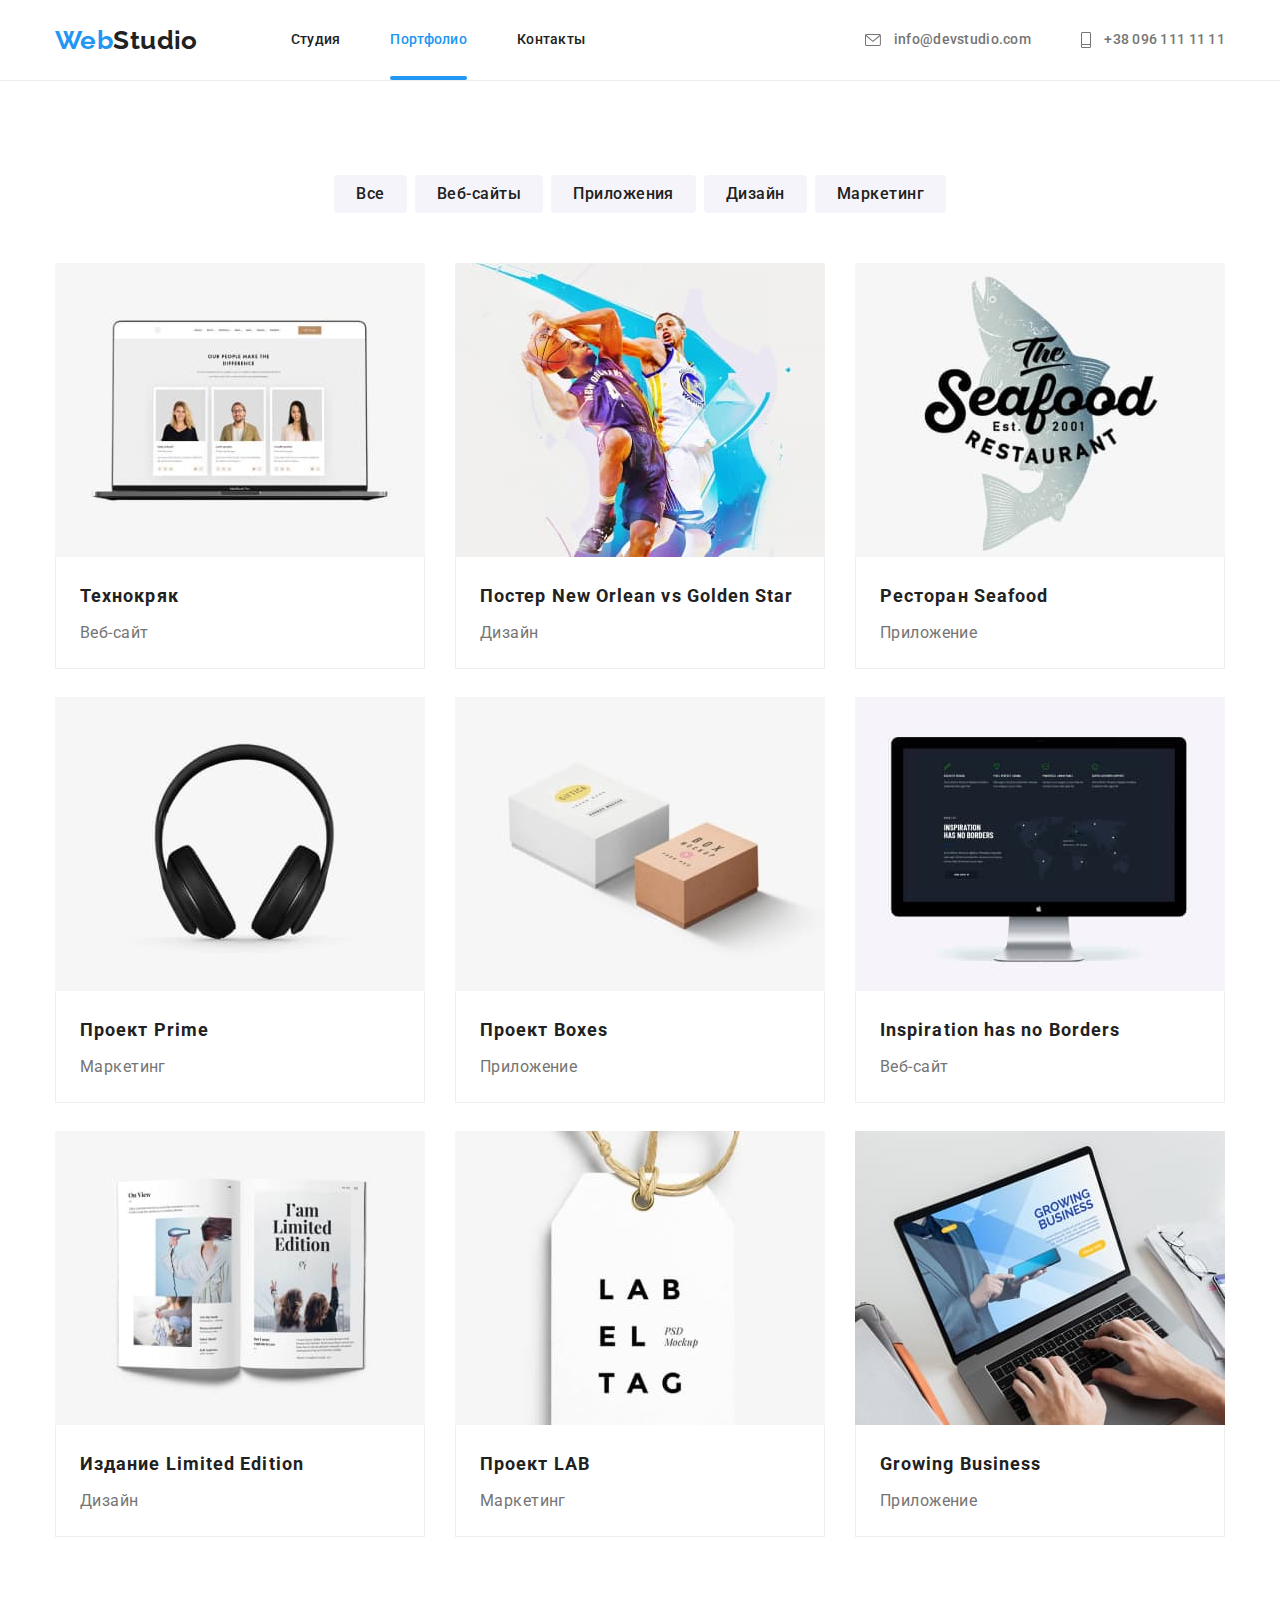
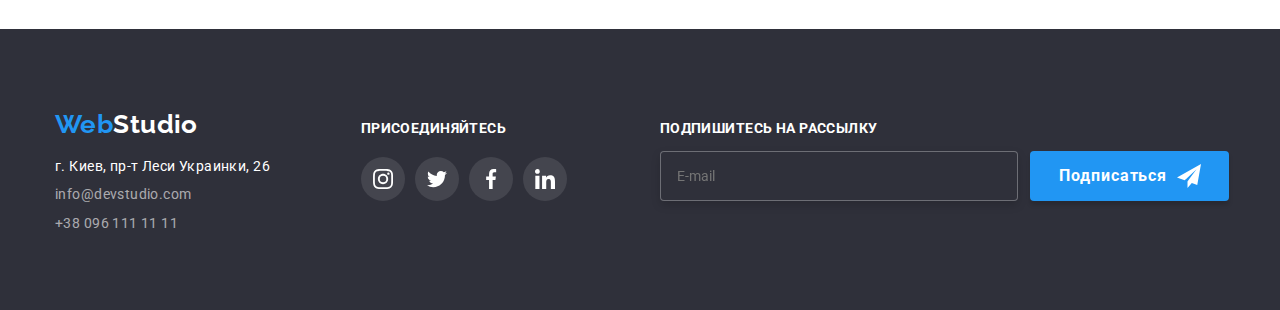
==== portfolio.html @ 373c77b0 "1" ====
<!DOCTYPE html>
<html lang="ru">
  <head>
    <meta charset="UTF-8" />
    <meta name="viewport" content="width=device-width, initial-scale=1.0" />
    <title>Document</title>

    <link rel="preconnect" href="https://fonts.gstatic.com" />
    <link
      href="https://fonts.googleapis.com/css2?family=Raleway:wght@700&family=Roboto:wght@400;500;700&display=swap"
      rel="stylesheet"
    />
    <link
      rel="stylesheet"
      href="https://cdnjs.cloudflare.com/ajax/libs/modern-normalize/1.0.0/modern-normalize.min.css"
    />
    <link rel="stylesheet" href="./css/style.css" />
    <link rel="stylesheet" href="./css/main.min.css" />
  </head>

  <body>
    <!-- Шапка сайта -->
    <header>
      <div class="container">
        <div class="main-nav">
          <a href="" class="logo"><span>Web</span>Studio</a>
          <nav>
            <ul class="site-nav list">
              <li class="item">
                <a href="./index.html" class="link">Студия</a>
              </li>
              <li class="item">
                <a href="" class="link current">Портфолио</a>
              </li>
              <li class="item"><a href="" class="link">Контакты</a></li>
            </ul>
          </nav>

          <ul class="aut-nav">
            <li class="item">
              <a href="mailto:info@devstudio.com" class="link">
                <svg class="link-icon aut-envelope">
                  <use href="./images/sprite.svg#icon-envelope"></use>
                </svg>
                info@devstudio.com</a
              >
            </li>
            <li class="item">
              <a href="tel:+380961111111" class="link">
                <svg class="link-icon aut-tel">
                  <use href="./images/sprite.svg#icon-tel"></use>
                </svg>
                +38 096 111 11 11</a
              >
            </li>
          </ul>
        </div>
      </div>
    </header>

    <main>
      <!-- Портфолио -->
      <section>
        <div class="container">
          <div class="flex-container">
            <div class="button-item">
              <ul class="button-nav list">
                <li class="name">
                  <button type="button" class="link">Все</button>
                </li>
                <li class="name">
                  <button type="button" class="link">Веб-сайты</button>
                </li>
                <li class="name">
                  <button type="button" class="link">Приложения</button>
                </li>
                <li class="name">
                  <button type="button" class="link">Дизайн</button>
                </li>
                <li class="name">
                  <button type="button" class="link">Маркетинг</button>
                </li>
              </ul>
            </div>

            <ul class="portfolio-nav list">
              <li class="cards">
                <div class="cards-thumb">
                  <a href="" class="link"
                    ><img src="./images/portfolio/Texno.jpg" alt="Ноутбук" />
                  </a>
                  <div class="text-overlay">
                    <p class="text-thumb">
                      Технокряк это современная площадка распространения
                      коронавируса. Компании используют эту платформу для
                      цифрового шпионажа и атак на защищённые сервера
                      конкурентов.
                    </p>
                  </div>
                </div>
                <div class="card-content">
                  <h2 class="portfolio-title">Технокряк</h2>
                  <p class="portfolio-list">Веб-сайт</p>
                </div>
              </li>
              <li class="cards">
                <div class="cards-thumb">
                  <a href="" class="link"
                    ><img src="./images/portfolio/poster.jpg" alt="Баскетбол" />
                  </a>
                  <div class="text-overlay">
                    <p class="text-thumb">
                      Технокряк это современная площадка распространения
                      коронавируса. Компании используют эту платформу для
                      цифрового шпионажа и атак на защищённые сервера
                      конкурентов.
                    </p>
                  </div>
                </div>
                <div class="card-content">
                  <h2 class="portfolio-title">
                    Постер New Orlean vs Golden Star
                  </h2>
                  <p class="portfolio-list">Дизайн</p>
                </div>
              </li>
              <li class="cards">
                <div class="cards-thumb">
                  <a href="" class="link"
                    ><img src="./images/portfolio/restauran.jpg" alt="Рыба" />
                  </a>
                  <div class="text-overlay">
                    <p class="text-thumb">
                      Технокряк это современная площадка распространения
                      коронавируса. Компании используют эту платформу для
                      цифрового шпионажа и атак на защищённые сервера
                      конкурентов.
                    </p>
                  </div>
                </div>

                <div class="card-content">
                  <h2 class="portfolio-title">Ресторан Seafood</h2>
                  <p class="portfolio-list">Приложение</p>
                </div>
              </li>
              <li class="cards">
                <div class="cards-thumb">
                  <a href="" class="link"
                    ><img src="./images/portfolio/prime.jpg" alt="Наушники" />
                  </a>
                  <div class="text-overlay">
                    <p class="text-thumb">
                      Технокряк это современная площадка распространения
                      коронавируса. Компании используют эту платформу для
                      цифрового шпионажа и атак на защищённые сервера
                      конкурентов.
                    </p>
                  </div>
                </div>
                <div class="card-content">
                  <h2 class="portfolio-title">Проект Prime</h2>
                  <p class="portfolio-list">Маркетинг</p>
                </div>
              </li>
              <li class="cards">
                <div class="cards-thumb">
                  <a href="" class="link"
                    ><img
                      src="./images/portfolio/boxer.jpg"
                      alt="Две коробки"
                    />
                  </a>
                  <div class="text-overlay">
                    <p class="text-thumb">
                      Технокряк это современная площадка распространения
                      коронавируса. Компании используют эту платформу для
                      цифрового шпионажа и атак на защищённые сервера
                      конкурентов.
                    </p>
                  </div>
                </div>
                <div class="card-content">
                  <h2 class="portfolio-title">Проект Boxes</h2>
                  <p class="portfolio-list">Приложение</p>
                </div>
              </li>
              <li class="cards">
                <div class="cards-thumb">
                  <a href="" class="link"
                    ><img
                      src="./images/portfolio/inspiration.jpg"
                      alt="Монитор"
                    />
                  </a>
                  <div class="text-overlay">
                    <p class="text-thumb">
                      Технокряк это современная площадка распространения
                      коронавируса. Компании используют эту платформу для
                      цифрового шпионажа и атак на защищённые сервера
                      конкурентов.
                    </p>
                  </div>
                </div>
                <div class="card-content">
                  <h2 class="portfolio-title">Inspiration has no Borders</h2>
                  <p class="portfolio-list">Веб-сайт</p>
                </div>
              </li>
              <li class="cards">
                <div class="cards-thumb">
                  <a href="" class="link"
                    ><img src="./images/portfolio/limited.jpg" alt="Книга" />
                  </a>
                  <div class="text-overlay">
                    <p class="text-thumb">
                      Технокряк это современная площадка распространения
                      коронавируса. Компании используют эту платформу для
                      цифрового шпионажа и атак на защищённые сервера
                      конкурентов.
                    </p>
                  </div>
                </div>
                <div class="card-content">
                  <h2 class="portfolio-title">Издание Limited Edition</h2>
                  <p class="portfolio-list">Дизайн</p>
                </div>
              </li>
              <li class="cards">
                <div class="cards-thumb">
                  <a href="" class="link"
                    ><img
                      src="./images/portfolio/lab.jpg"
                      alt="Этикетка на веревке"
                    />
                  </a>
                  <div class="text-overlay">
                    <p class="text-thumb">
                      Технокряк это современная площадка распространения
                      коронавируса. Компании используют эту платформу для
                      цифрового шпионажа и атак на защищённые сервера
                      конкурентов.
                    </p>
                  </div>
                </div>
                <div class="card-content">
                  <h2 class="portfolio-title">Проект LAB</h2>
                  <p class="portfolio-list">Маркетинг</p>
                </div>
              </li>
              <li class="cards">
                <div class="cards-thumb">
                  <a href="" class="link"
                    ><img src="./images/portfolio/growing.jpg" alt="Ноутбук" />
                  </a>
                  <div class="text-overlay">
                    <p class="text-thumb">
                      Технокряк это современная площадка распространения
                      коронавируса. Компании используют эту платформу для
                      цифрового шпионажа и атак на защищённые сервера
                      конкурентов.
                    </p>
                  </div>
                </div>
                <div class="card-content">
                  <h2 class="portfolio-title">Growing Business</h2>
                  <p class="portfolio-list">Приложение</p>
                </div>
              </li>
            </ul>
          </div>
        </div>
      </section>
    </main>

    <!-- Футер -->
    <footer class="footer">
      <div class="container">
        <div class="adress">
          <div class="adress-list">
            <a href="" class="logo"><span>Web</span>Studio</a>

            <ul class="footer-list">
              <li>
                <span class="adress-link">г. Киев, пр-т Леси Украинки, 26</span>
              </li>
              <li>
                <a href="mailto:info@devstudio.com" class="link"
                  >info@devstudio.com
                </a>
              </li>
              <li>
                <a href="tel:+380961111111" class="link">+38 096 111 11 11</a>
              </li>
            </ul>
          </div>

          <div class="adress-soc">
            <p class="adress-slogan">Присоединяйтесь</p>

            <ul class="websocial-list">
              <li class="social-link">
                <a
                  href=""
                  class="web-link"
                  aria-label="Ссылка на instagram"
                ></a>
                <svg class="seti-icon" width="20" height="20">
                  <use href="./images/sprite.svg#icon-instagram-2"></use>
                </svg>
              </li>
              <li class="social-link">
                <a href="" class="web-link" aria-label="Ссылка на twitter"></a>
                <svg class="seti-icon" width="20" height="20">
                  <use href="./images/sprite.svg#icon-twitter-1"></use>
                </svg>
              </li>
              <li class="social-link">
                <a href="" class="web-link" aria-label="Ссылка на facebook"></a>
                <svg class="seti-icon" width="20" height="20">
                  <use href="./images/sprite.svg#icon-facebook-1"></use>
                </svg>
              </li>
              <li class="social-link">
                <a href="" class="web-link" aria-label="Ссылка на linkedin"></a>
                <svg class="seti-icon" width="20" height="20">
                  <use href="./images/sprite.svg#icon-linkedin-1"></use>
                </svg>
              </li>
            </ul>
          </div>

          <div class="mailing">
            <p class="mailing-slogan">Подпишитесь на рассылку</p>
            <div class="mailing-field">
              <input
                class="mailing-input"
                type="email"
                name="email"
                placeholder="E-mail"
              />
              <button class="button-mailing" type="submit">
                Подписаться
                <svg class="mailing-send" width="24" height="24">
                  <use href="./images/sprite.svg#icon-icon-send"></use>
                </svg>
              </button>
            </div>
          </div>
        </div>
      </div>
    </footer>
  </body>
</html>
---- css/style.css ----
/* Основной цвет текста  #212121 
   Studio   #FFFFFF;
второстепенный цвет - #757575;
  адрес background: #FFFFFF;
 ссылки -  #2196F3;  
  цвет фона  "Наша команда" #F5F4FA;
  */
img {
  display: block;
  max-width: 100%;
  height: auto;
}

:root {
  --primary-text-color: #757575;
  --title-text-color: #212121;
  --accent-color: #2196f3;
  --primary-white-color: #ffffff;
  --primary-bg-color: #2f303a;
}

h1,
h2,
h3 {
  margin: 0px;
}

body {
  background-color: var(--primary-white-color);
  color: var(--primary-text-color);
  font-family: "Roboto", sans-serif;
  font-style: normal;
  font-weight: normal;
  font-size: 14px;
  line-height: 1.71;
  letter-spacing: 0.03em;
}

ul.list {
  padding: 0px;
  margin: 0px;
  list-style: none;
}
.container {
  margin-left: auto;
  margin-right: auto;
  width: 1200px;
  padding-bottom: 0px;
  padding-left: 15px;
  padding-right: 15px;
}

/*logo*/
span {
  color: var(--accent-color);
}
.logo {
  margin-right: 93px;

  color: var(--title-text-color);
  font-family: Raleway, sans-serif;
  font-weight: bold;
  font-size: 26px;
  line-height: 1.19;
  text-decoration: none;
  transition: color 250ms cubic-bezier(0.4, 0, 0.2, 1);
}
.logo:hover,
.logo:focus {
  color: var(--accent-color);
}

.link:hover,
.link:focus {
  color: var(--title-text-color);
}

/* Site nav */
.main-nav {
  display: flex;
  align-items: center;
}

.site-nav {
  display: flex;
}

.site-nav .item:not(:last-child) {
  margin-right: 50px;
}

.site-nav .link {
  display: block;
  padding-bottom: 32px;
  padding-top: 32px;
  color: var(--title-text-color);
  font-style: normal;
  font-weight: 500;
  font-size: 14px;
  line-height: 1.14;
  letter-spacing: 0.02em;
  text-decoration: none;
  transition: color 250ms cubic-bezier(0.4, 0, 0.2, 1);
}
.site-nav .link:hover,
.site-nav .link:focus {
  color: var(--accent-color);
}

.site-nav .link.current {
  color: var(--accent-color);
  position: relative;
}

.link.current::before {
  content: "";
  position: absolute;
  width: 100%;
  height: 4px;
  top: 76px;
  background: var(--accent-color);
  border-radius: 2px;
}

/*aut-nav*/

.aut-nav {
  display: flex;
  margin-left: auto;
}

.aut-nav .item:not(:last-child) {
  margin-right: 50px;
}

.aut-nav .link {
  color: var(--primary-text-color);
  font-weight: 500;
  font-size: 14px;
  line-height: 1.14;
  letter-spacing: 0.02em;
  text-decoration: none;
  transition: color 250ms cubic-bezier(0.4, 0, 0.2, 1);
}

.aut-nav .link:hover,
.aut-nav .link:focus {
  color: var(--accent-color);
}
.aut-envelope {
  width: 16px;
  height: 12px;
  margin-right: 10px;
}
.aut-tel {
  width: 10px;
  height: 16px;
  margin-right: 10px;
}
.link-icon {
  fill: currentColor;
  vertical-align: middle;
}

/*Футер*/
.footer {
  background-color: var(--primary-bg-color);
  padding-top: 60px;
  padding-bottom: 60px;
}

.adress {
  background-color: var(--primary-bg-color);
  color: var(--primary-white-color);
  font-family: Roboto;
  font-style: normal;
  font-weight: normal;
  font-size: 14px;
  line-height: 1.71;
  display: flex;
  align-items: baseline;
}

.adress .logo {
  color: var(--primary-white-color);
}

.adress .logo:hover,
.adress .logo:focus {
  color: var(--accent-color);
}

.adress .link {
  color: rgba(255, 255, 255, 0.6);
  text-decoration: none;
  padding-bottom: 9px;
  transition: color 250ms cubic-bezier(0.4, 0, 0.2, 1);
}

.adress .link:hover,
.adress .link:focus {
  color: var(--accent-color);
}

.adress-link {
  color: var(--primary-white-color);
  font-size: 14px;
  line-height: 1.71;
  text-decoration: none;
}
.adress-list {
  margin-top: 20px;
  margin-right: 70px;
}

.footer-list {
  padding: 0px;
  list-style: none;
  height: 81px;
  width: 231px;

  display: flex;
  flex-direction: column;
  justify-content: space-between;
}

.adress-soc {
  width: 206px;
  height: 80px;
}

.adress-slogan {
  width: 145px;

  font-weight: bold;
  font-size: 14px;
  line-height: 1.14;
  letter-spacing: 0.03em;
  text-transform: uppercase;
  color: var(--primary-white-color);
  padding-bottom: 20px;
  margin: 0px;
}

.websocial-list {
  display: flex;
  padding: 0px;
  margin: 0px;
}

.mailing {
  display: flex;
  flex-direction: column;
  padding-left: 93px;
}
.mailing-slogan {
  font-weight: bold;
  font-size: 14px;
  line-height: 1.14;
  letter-spacing: 0.03em;
  text-transform: uppercase;

  color: var(--primary-white-color);
}

.mailing-input {
  width: 358px;
  height: 50px;
  left: 815px;
  top: 2785px;
  padding-left: 16px;
  border: 1px solid rgba(255, 255, 255, 0.3);
  box-sizing: border-box;
  filter: drop-shadow(0px 4px 4px rgba(0, 0, 0, 0.15));
  border-radius: 4px;
  outline: transparent;
  background-color: var(--primary-bg-color);
  color: var(--primary-text-color);
}

.mailing-field {
  display: flex;
}

.button-mailing {
  height: 50px;
  background: var(--accent-color);
  box-shadow: 0px 4px 4px rgba(0, 0, 0, 0.15);
  border-radius: 4px;
  font-weight: bold;
  font-size: 16px;
  line-height: 1.87;
  display: flex;
  align-items: center;
  text-align: center;
  letter-spacing: 0.06em;
  text-decoration: none;
  color: var(--primary-white-color);
  margin-left: 12px;
  padding-left: 29px;
  padding-right: 28px;
  padding-top: 10px;
  padding-bottom: 10px;
  outline: transparent;
  border: none;
}

.mailing-send {
  margin: 13px 0px 13px 10px;
}

/*main*/
/*  hero*/

ul {
  list-style: none;
}

textarea {
  resize: none;
}

.hero {
  display: flex;
  justify-content: center;
  text-align: center;
  padding-top: 200px;
  padding-bottom: 200px;
  background-color: var(--primary-bg-color);

  max-width: 1600px;
  height: 600px;
  margin-left: auto;
  margin-right: auto;

  background-image: linear-gradient(
      to right,
      rgba(47, 48, 58, 0.4),
      rgba(47, 48, 58, 0.4)
    ),
    url(../images/fon.jpg);
  background-repeat: no-repeat;
  background-size: cover;
  background-position: center;
}

.container-hero {
  display: flex;
  flex-direction: column;
  align-items: center;
}

.hero-title {
  font-weight: 900;
  font-size: 44px;
  line-height: 60px;
  letter-spacing: 0.06em;
  text-transform: uppercase;
  color: var(--primary-white-color);
  margin: 0;
}

/*  button*/

.button {
  background-color: var(--accent-color);
  color: var(--primary-white-color);
  text-decoration: none;
  border: none;
  width: 200px;
  height: 50px;
  box-shadow: 0px 4px 4px rgba(0, 0, 0, 0.15);
  border-radius: 4px;
  font-weight: 700;
  font-size: 16px;
  line-height: 30px;
  letter-spacing: 0.06em;
  display: flex;
  justify-content: center;
  align-items: center;
  margin-top: 30px;
  margin-left: auto;
  margin-right: auto;
  outline: transparent;
}

.backdrop {
  position: fixed;
  left: 0px;
  top: 0px;
  z-index: 2;
  width: 100%;
  height: 100%;
  background-color: rgba(0, 0, 0, 0.2);
  opacity: 1;
  transition: opacity 250ms cubic-bezier(0.4, 0, 0.2, 1);
}
.backdrop.is-hidden {
  opacity: 0;
  pointer-events: none;
}
.modal {
  top: 50%;
  left: 50%;
  position: absolute;
  transform: translate(-50%, -50%);
  background-color: var(--primary-white-color);
  min-width: 528px;
  min-height: 581px;
  box-shadow: 0px 1px 3px rgba(0, 0, 0, 0.12), 0px 1px 1px rgba(0, 0, 0, 0.14),
    0px 2px 1px rgba(0, 0, 0, 0.2);
  border-radius: 4px;
}
.close {
  position: absolute;
  top: 0px;
  right: 0px;
  padding-right: 8px;
  padding-top: 8px;
  fill: currentColor;
  cursor: pointer;
  transition: fill 250ms cubic-bezier(0.4, 0, 0.2, 1);
}

.close:focus,
.close:hover {
  fill: var(--accent-color);
  color: var(--accent-color);
}
.checkbox-icon {
  display: inline-block;
  width: 16px;
  height: 15px;
  background: var(--primary-white-color);
  margin-right: 7px;
  border-radius: 2px;
  border: 2px solid #212121;
}

.checkbox:checked + .checkbox-icon {
  background-color: var(--accent-color);
  border-color: var(--accent-color);
  background-image: url("../images/icon1check.svg");
  background-size: contain;
  background-origin: border-box;
}

.checkbox-label {
  display: inline-flex;
  align-items: center;

  font-weight: normal;
  font-size: 12px;
  line-height: 1.71px;

  letter-spacing: 0.03em;

  color: var(--primary-text-color);
}
.checkbox {
  -webkit-appearance: none;
  -moz-appearance: none;
  appearance: none;
  position: absolute;
}

/*  section*/
.section-title {
  color: var(--title-text-color);
  margin-top: 0;
}

/*form*/
.modal-header {
  left: 576px;
  top: 261px;
  font-weight: bold;
  font-size: 20px;
  line-height: 23px;
  text-align: center;
  letter-spacing: 0.03em;
  padding-bottom: 12px;
  margin: 0px;
  color: #212121;
}

.form {
  width: 528px;
  height: 581px;
  left: 536px;
  top: 221px;

  background-color: var(--primary-white-color);
  box-shadow: 0px 1px 3px rgba(0, 0, 0, 0.12), 0px 1px 1px rgba(0, 0, 0, 0.14),
    0px 2px 1px rgba(0, 0, 0, 0.2);
  border-radius: 4px;
  padding: 40px;
}

.form-field {
  position: relative;
  display: flex;
  flex-direction: column;
  text-align: left;

  font-style: normal;
  font-weight: normal;
  font-size: 12px;
  line-height: 1.17;
  letter-spacing: 0.01em;

  color: var(--primary-text-color);

  margin-bottom: 10px;
}
.form-img {
  position: absolute;
  top: 55%;
  left: 14px;
  transition: border-color 250ms cubic-bezier(0.4, 0, 0.2, 1);
  margin-right: 15px;
  transition: fill 250ms cubic-bezier(0.4, 0, 0.2, 1);
}
.form-label {
  margin-bottom: 4px;
  font-weight: normal;
  font-size: 12px;
  line-height: 14px;
}

.form-input {
  width: 448px;
  height: 40px;
  left: 576px;
  top: 382px;
  padding-left: 42px;
  border: 1px solid rgba(33, 33, 33, 0.2);
  box-sizing: border-box;
  border-radius: 4px;
  cursor: pointer;
  outline: transparent;
  letter-spacing: 0.01em;
  transition: border-color 250ms cubic-bezier(0.4, 0, 0.2, 1);
}

.form-input:focus,
.form-input:hover,
.form-comment:focus,
.form-comment:hover,
.form-img:hover,
.form-img:focus {
  fill: var(--accent-color);
  border: 1px solid var(--accent-color);
}

.form-input:focus ~ .form-img,
.form-input:hover ~ .form-img {
  fill: var(--accent-color);
  border-color: var(--accent-color);
}
.form-comment {
  width: 448px;
  height: 120px;
  left: 576px;
  top: 518px;
  cursor: pointer;
  border: 1px solid rgba(33, 33, 33, 0.2);
  box-sizing: border-box;
  border-radius: 4px;
  margin-bottom: 20px;
  padding: 12px 16px;
  outline: transparent;
  transition: border-color 250ms cubic-bezier(0.4, 0, 0.2, 1);
}
.form-field textarea::placeholder {
  width: 416px;
  height: 96px;
  left: 592px;
  top: 530px;
  font-weight: normal;
  font-size: 12px;
  line-height: 14px;
  letter-spacing: 0.01em;

  color: rgba(117, 117, 117, 0.5);
}

.form-checkbox {
  display: inline;
}

.button-submit {
  width: 200px;
  height: 50px;
  left: 700px;
  top: 712px;
  border: none;
  background-color: var(--accent-color);

  box-shadow: 0px 4px 4px rgba(0, 0, 0, 0.15);
  border-radius: 4px;

  font-weight: bold;
  font-size: 16px;
  line-height: 1.87;

  letter-spacing: 0.06em;

  color: var(--primary-white-color);
  margin-top: 30px;
  margin-bottom: 40px;
  text-decoration: none;
  cursor: pointer;
  outline: transparent;
  padding-top: 10px;
  padding-bottom: 10px;
}

.terms {
  color: var(--accent-color);
  margin-left: 3px;
}

/*features */
.features {
  padding-top: 94px;
  padding-bottom: 94px;
}

.features .list {
  display: flex;
  justify-content: space-between;
}

.features-title {
  color: var(--title-text-color);
  font-weight: 700;
  font-size: 14px;
  line-height: 1.14;
  text-transform: uppercase;
  margin-bottom: 10px;
}

.item-text {
  width: 270px;
  height: 75px;

  font-size: 14px;
  line-height: 1.71;

  letter-spacing: 0.03em;

  color: var(--primary-text-color);
}
.features-item {
  width: 270px;
  height: 120px;
  background: #f5f4fa;
  border-radius: 4px;
  margin-bottom: 30px;
  display: flex;
  align-items: center;
  justify-content: center;
  border: 1px solid #f5f4fa;
  transition: border-color 250ms cubic-bezier(0.4, 0, 0.2, 1);
}

.features-item:focus,
.features-item:hover {
  border-color: var(--accent-color);
  fill: var(--accent-color);
}

.features-icon {
  display: flex;
  width: 70px;
  height: 70px;

  transition: fill 250ms cubic-bezier(0.4, 0, 0.2, 1);
}

/*  work*/
.work {
  padding-bottom: 94px;
  display: flex;
}

.work-title {
  color: var(--title-text-color);
  font-weight: bold;
  font-size: 36px;
  line-height: 1.19;
  text-align: center;
  margin-bottom: 50px;
}
.flex-element {
  margin-right: 30px;
  position: relative;
}

.flex-element:nth-child(3n) {
  margin-right: 0;
}

.flex-element > .subtitle {
  position: absolute;
  font-weight: bold;
  font-size: 14px;
  line-height: 1.14;
  text-align: center;
  letter-spacing: 0.03em;
  text-transform: uppercase;
  color: var(--primary-white-color);
  bottom: 0;
  width: 100%;
  padding: 27px 0px;
  margin: 0px;
  background-color: rgba(47, 48, 58, 0.8);
}

/*  team*/
.team {
  padding-bottom: 94px;
  padding-top: 94px;
  display: flex;
  background: #f5f4fa;
}

.team-title {
  color: var(--title-text-color);
  font-weight: bold;
  font-size: 36px;
  line-height: 1.19;
  text-align: center;
  margin-bottom: 50px;
}
.team-name {
  color: var(--title-text-color);
  font-weight: 500;
  font-size: 16px;
  line-height: 1.9;
  text-align: center;
  margin-top: 30px;
  margin-bottom: 10px;
}
.text {
  font-weight: normal;
  font-size: 16px;
  line-height: 1.9;
  text-align: center;
}

.team-element {
  margin-right: 30px;

  background: var(--primary-white-color);
  border-radius: 0px 0px 4px 4px;
  box-shadow: 0px 1px 3px rgba(0, 0, 0, 0.12), 0px 1px 1px rgba(0, 0, 0, 0.14),
    0px 2px 1px rgba(0, 0, 0, 0.2);
}

.team-element:nth-child(4n) {
  margin-right: 0;
}
.social-list {
  display: flex;
  justify-content: space-between;
  align-items: center;
  padding-left: 32px;
  padding-right: 32px;
  padding-bottom: 30px;
  color: #afb1b8;
}
.social-link {
  display: flex;
  width: 44px;
  height: 44px;
  margin-right: 10px;
  cursor: pointer;
  border-radius: 50%;
  background-color: rgba(255, 255, 255, 0.1);

  transition: background-color 250ms cubic-bezier(0.4, 0, 0.2, 1);
}

.seti-icon {
  display: inline-block;
  margin: 12px;
  fill: currentColor;
  transition: color 250ms cubic-bezier(0.4, 0, 0.2, 1);
}
.social-link:nth-child(4n) {
  margin-right: 0px;
}
.seti-icon:hover,
.seti-icon:focus,
.social-link:hover,
.social-link:focus {
  background-color: var(--accent-color);
  color: var(--primary-white-color);
}

/*klient*/

.klient {
  padding-bottom: 94px;
  padding-top: 94px;
  display: flex;
  align-items: center;
  justify-content: center;
}

.klient-title {
  font-weight: bold;
  font-size: 36px;
  line-height: 1.16;
  text-align: center;
  letter-spacing: 0.03em;
  margin-bottom: 50px;
  color: #212121;
}
.kliet-list {
  padding: 0px;
  margin: 0px;
  display: flex;
  color: #afb1b8;
}

.klient-element {
  width: 170px;
  height: 90px;
  border: 1px solid #afb1b8;
  box-sizing: border-box;
  border-radius: 4px;
  margin-right: 30px;
  cursor: pointer;
  display: flex;
  align-items: center;
  justify-content: center;
  transition: color 250ms cubic-bezier(0.4, 0, 0.2, 1);
}
.klient-element:nth-child(6n) {
  margin-right: 0px;
}

.klient-element:focus,
.klient-element:hover {
  border-color: var(--accent-color);
  color: var(--accent-color);
}

.klient-icon {
  display: flex;
  height: 50px;
  fill: currentColor;
  display: flex;
  align-items: center;
  justify-content: center;
}



/*portfolio*/
li.item {
  padding: 0px;
  margin: 0px;
  list-style: none;
}

ul.list {
  padding: 0px;
  margin: 0px;
  list-style: none;
}
ul {
  list-style: none;
}
header {
  border-bottom-width: 1px;
  border-bottom-style: solid;
  border-bottom-color: #ececec;
}

.site-nav .link.current {
  color: var(--accent-color);
}

.flex-container {
  padding-top: 94px;
  padding-bottom: 94px;
  width: 1170px;
}
.flex-element {
  width: ((100%-60px)/3);
  margin-right: 30px;
  margin-bottom: 30px;
  outline: 1px solid #eeeeee;
}

.flex-element:nth-child(3n) {
  margin-right: 0;
}

.flex-element:nth-last-child(-n + 3) {
  margin-bottom: 0;
}

.button-item {
  margin-bottom: 50px;
}

.name:not(:last-child) {
  margin-right: 8px;
}

.button-nav .link {
  display: inline-block;
  color: var(--title-text-color);
  font-family: inherit;
  background-color: #f5f4fa;
  font-weight: 500;
  font-size: 16px;
  line-height: 1.62;
  letter-spacing: 0.03em;
  padding: 6px 22px;
  min-width: 73px;
  text-align: center;
  border-radius: 4px;
  border: none;
  outline: transparent;
  cursor: pointer;
  transition: color 250ms cubic-bezier(0.4, 0, 0.2, 1),
    background-color 250ms cubic-bezier(0.4, 0, 0.2, 1);
}

.button-nav {
  display: flex;
  justify-content: center;
}

.button-nav .link:hover,
.button-nav .link:focus {
  color: var(--primary-white-color);
  background-color: var(--accent-color);
  box-shadow: 0px 3px 1px rgba(0, 0, 0, 0.1), 0px 1px 2px rgba(0, 0, 0, 0.08),
    0px 2px 2px rgba(0, 0, 0, 0.12);
}
/*portfolio*/
.portfolio-title {
  color: var(--title-text-color);
  font-weight: bold;
  font-size: 18px;
  line-height: 2;
  letter-spacing: 0.06em;

  padding-bottom: 4px;
}

.portfolio-list {
  font-weight: normal;
  font-size: 16px;
  line-height: 1.87;
  margin: 0px;
}
.portfolio-nav {
  display: flex;
  flex-wrap: wrap;
  margin-top: 50px;
}

/*cards*/
.cards:nth-child(3n) {
  margin-right: 0px;
}

.cards:nth-child(n + 7) {
  margin-bottom: 0px;
}

.cards {
  display: block;
  margin-right: 30px;
  margin-bottom: 30px;
  cursor: pointer;
  width: 370px;
  height: 404px;
}

.cards:hover {
  box-shadow: 0px 1px 1px rgba(0, 0, 0, 0.12), 0px 4px 4px rgba(0, 0, 0, 0.06),
    1px 4px 6px rgba(0, 0, 0, 0.16);
}

.cards .link {
  display: block;
}

.card-content {
  border: 1px solid #eeeeee;
  box-sizing: border-box;
  border-top-color: var(--primary-white-color);
  padding-top: 20px;
  padding-bottom: 20px;
  padding-right: 24px;
  padding-left: 24px;
}
.cards-thumb {
  position: relative;
  overflow: hidden;
}

.text-overlay {
  position: absolute;
  top: 0;
  left: 0;
  width: 100%;
  height: 100%;
  background-color: rgba(33, 150, 243, 0.9);
  transform: translateY(100%);
  transition: transform 250ms cubic-bezier(0.4, 0, 0.2, 1);
}
.cards:hover .text-overlay {
  transform: translateY(0);
}
.text-thumb {
  padding: 63px 24px;

  font-size: 18px;
  line-height: 1.56;
  /* or 156% */

  letter-spacing: 0.03em;

  color: #ffffff;
}
.social-link {
  display: flex;
  width: 44px;
  height: 44px;
  margin-right: 10px;
  border-radius: 0px 0px 4px 4px;
  border-radius: 50%;
  background: rgba(255, 255, 255, 0.1);
  transition: background-color 250ms cubic-bezier(0.4, 0, 0.2, 1);
}

.seti-icon {
  display: inline-block;
  margin: 12px;
  fill: currentColor;
}

.seti-icon:hover,
.seti-icon:focus,
.social-link:hover,
.social-link:focus {
  background-color: var(--accent-color);
  color: var(--primary-white-color);
}

.websocial-list {
  display: flex;
  padding: 0px;
  margin: 0px;
  cursor: pointer;
}
---- css/main.min.css ----
/* No CSS *//*# sourceMappingURL=main.min.css.map */
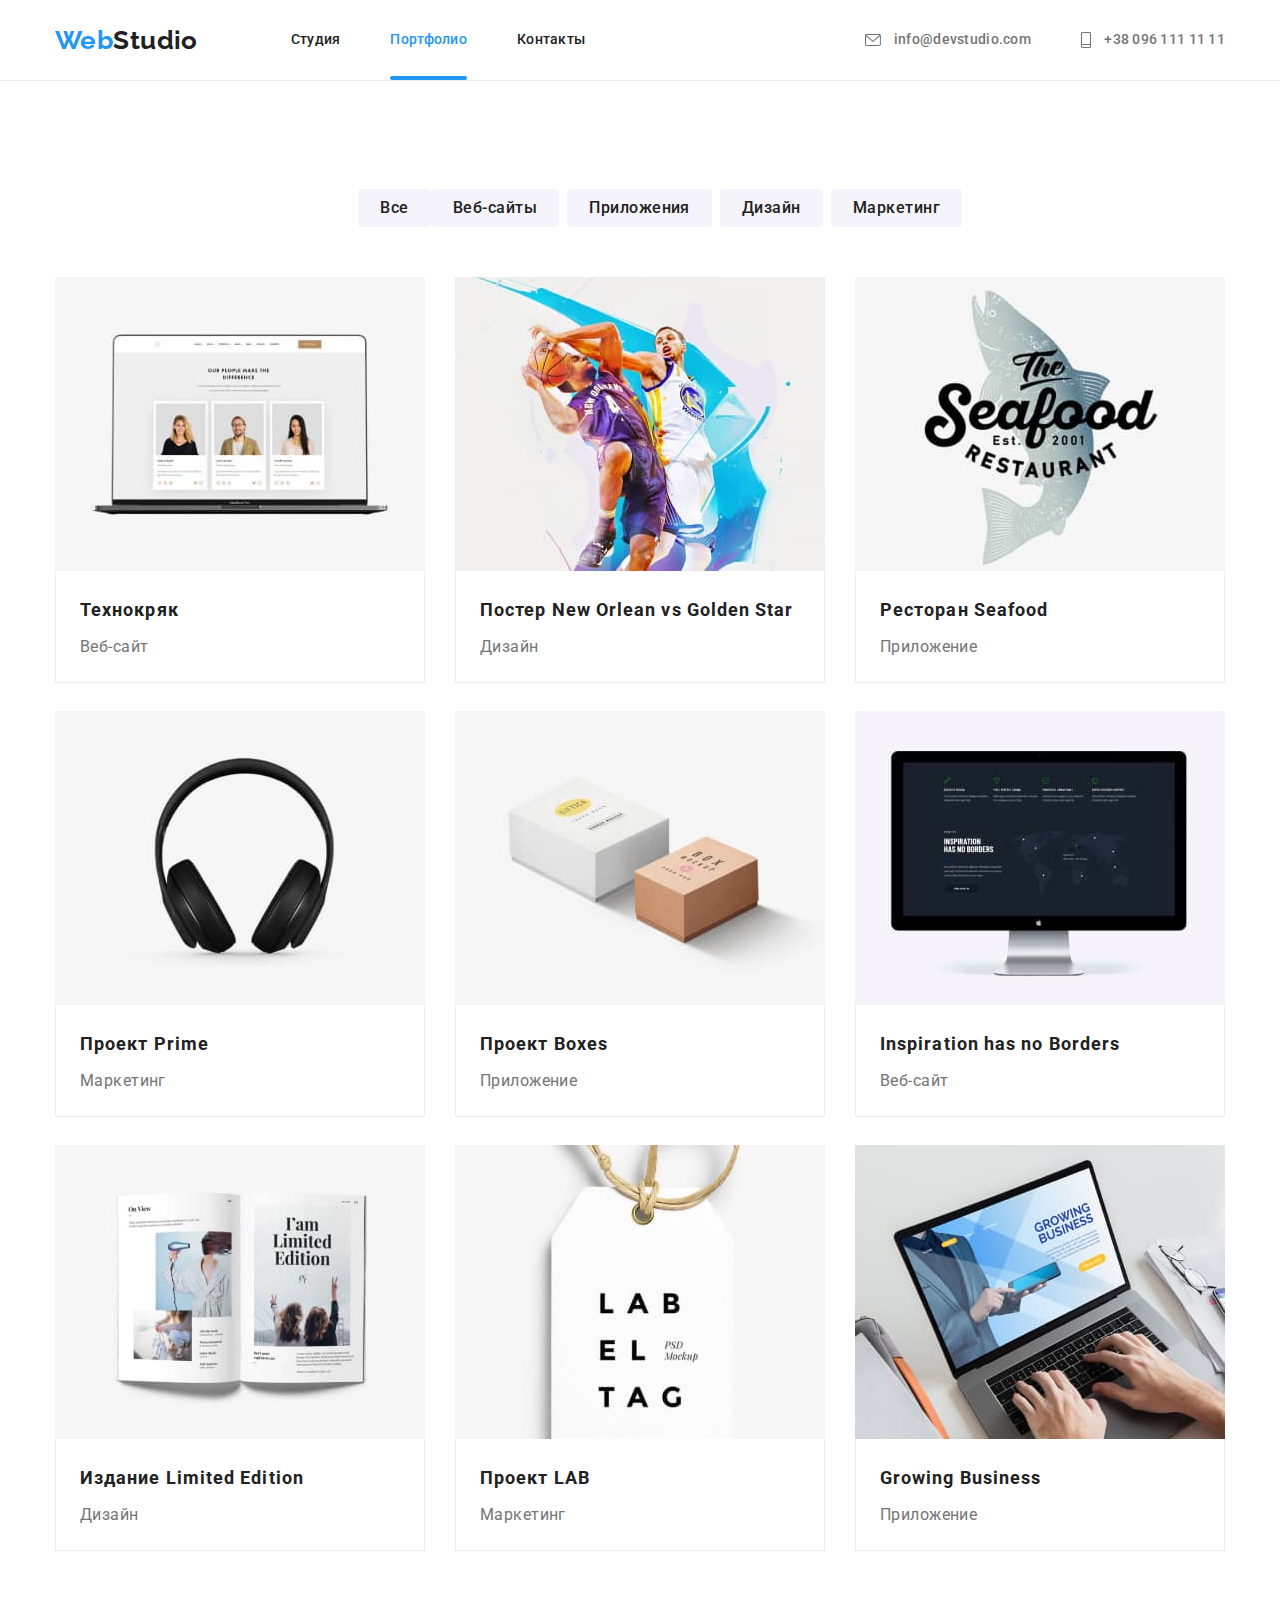
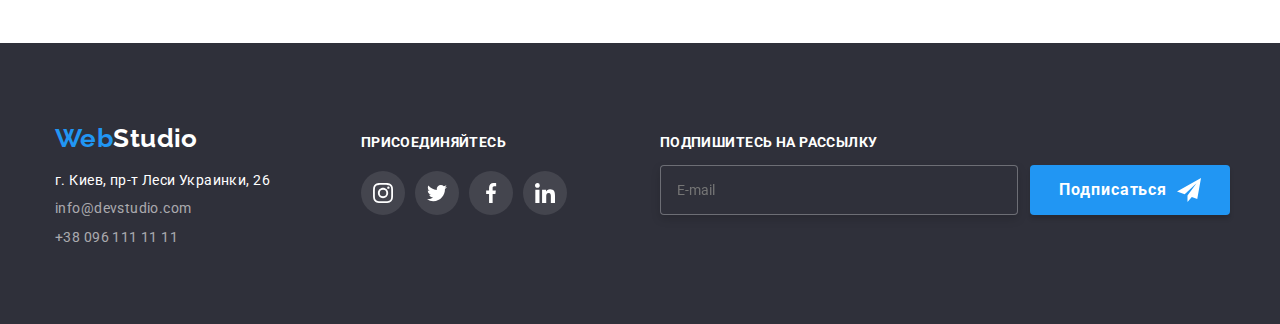
==== commit ea11209d: "team" ====
--- a/portfolio.html
+++ b/portfolio.html
@@ -64,8 +64,8 @@
         <div class="container">
           <div class="flex-container">
             <div class="button-item">
-              <ul class="button-nav list">
-                <li class="name">
+              <ul class="button-nav">
+                <li class="button-nav">
                   <button type="button" class="link">Все</button>
                 </li>
                 <li class="name">
--- a/css/main.min.css
+++ b/css/main.min.css
@@ -1 +1,3 @@
-/* No CSS *//*# sourceMappingURL=main.min.css.map */+.main-nav,.hero-container,.networks,.button-mailing{display:flex;align-items:center}.button,.features-item,.klient,.clients-element,.clients-icon{display:flex;align-items:center;justify-content:center}.networks-link:hover,.networks-link:focus,.seti-icon:hover,.seti-icon:focus,.social-link:hover,.social-link:focus,.button-nav .link:hover,.button-nav .link:focus{background-color:var(--accent-color);color:var(--primary-white-color)}.form-input:focus,.form-input:hover,.form-img:hover,.form-img:focus,.form-comment:focus,.form-comment:hover{fill:var(--accent-color);border:1px solid var(--accent-color)}.button,.button-submit,.button-mailing{width:200px;height:50px;font-weight:bold;font-size:16px;line-height:1.87;letter-spacing:0.06em;background-color:var(--accent-color);color:var(--primary-white-color);outline:transparent;border:none;text-decoration:none;box-shadow:0px 4px 4px rgba(0,0,0,0.15);border-radius:4px;cursor:pointer}header{border-bottom-width:1px;border-bottom-style:solid;border-bottom-color:#ececec}.section-title{color:var(--title-text-color);margin-top:0}ul{list-style:none}ul.list{padding:0px;margin:0px;list-style:none}li.item{padding:0px;margin:0px;list-style:none}img{display:block;max-width:100%;height:auto}h1,h2,h3{margin:0px}textarea{resize:none}/*! modern-normalize v1.0.0 | MIT License | https://github.com/sindresorhus/modern-normalize */*,*::before,*::after{box-sizing:border-box}:root{-moz-tab-size:4;tab-size:4}html{line-height:1.15;-webkit-text-size-adjust:100%}body{margin:0}body{font-family:system-ui,-apple-system,"Segoe UI",Roboto,Helvetica,Arial,sans-serif,"Apple Color Emoji","Segoe UI Emoji"}hr{height:0;color:inherit}abbr[title]{text-decoration:underline dotted}b,strong{font-weight:bolder}code,kbd,samp,pre{font-family:ui-monospace, SFMono-Regular, Consolas, "Liberation Mono", Menlo,+ monospace;font-size:1em}small{font-size:80%}sub,sup{font-size:75%;line-height:0;position:relative;vertical-align:baseline}sub{bottom:-0.25em}sup{top:-0.5em}table{text-indent:0;border-color:inherit}button,input,optgroup,select,textarea{font-family:inherit;font-size:100%;line-height:1.15;margin:0}button,select{text-transform:none}button,[type="button"],[type="reset"],[type="submit"]{-webkit-appearance:button}::-moz-focus-inner{border-style:none;padding:0}:-moz-focusring{outline:1px dotted ButtonText}:-moz-ui-invalid{box-shadow:none}legend{padding:0}progress{vertical-align:baseline}::-webkit-inner-spin-button,::-webkit-outer-spin-button{height:auto}[type="search"]{-webkit-appearance:textfield;outline-offset:-2px}::-webkit-search-decoration{-webkit-appearance:none}::-webkit-file-upload-button{-webkit-appearance:button;font:inherit}summary{display:list-item}:root{--primary-text-color: #757575;--title-text-color: #212121;--accent-color: #2196f3;--primary-white-color: #ffffff;--primary-bg-color: #2f303a}.container{margin-left:auto;margin-right:auto;width:1200px;padding-bottom:0px;padding-left:15px;padding-right:15px}body{background-color:var(--primary-white-color);color:var(--primary-text-color);font-family:"Roboto", sans-serif;font-style:normal;font-weight:normal;font-size:14px;line-height:1.71;letter-spacing:0.03em}span{color:var(--accent-color)}.logo{margin-right:93px;color:var(--title-text-color);font-family:Raleway, sans-serif;font-weight:bold;font-size:26px;line-height:1.19;text-decoration:none;transition:color 250ms cubic-bezier(0.4, 0, 0.2, 1)}.logo:hover,.logo:focus{color:var(--accent-color)}.link:hover,.link:focus{color:var(--title-text-color)}.site-nav{display:flex}.site-nav .item:not(:last-child){margin-right:50px}.site-nav .link{display:block;padding-bottom:32px;padding-top:32px;color:var(--title-text-color);font-style:normal;font-weight:500;font-size:14px;line-height:1.14;letter-spacing:0.02em;text-decoration:none;transition:color 250ms cubic-bezier(0.4, 0, 0.2, 1)}.site-nav .link:hover,.site-nav .link:focus{color:var(--accent-color)}.site-nav .link.current{color:var(--accent-color);position:relative}.link.current::before{content:"";position:absolute;width:100%;height:4px;top:76px;background:var(--accent-color);border-radius:2px}.aut-nav{display:flex;margin-left:auto}.aut-nav .item:not(:last-child){margin-right:50px}.aut-nav .link{color:var(--primary-text-color);font-weight:500;font-size:14px;line-height:1.14;letter-spacing:0.02em;text-decoration:none;transition:color 250ms cubic-bezier(0.4, 0, 0.2, 1)}.aut-nav .link:hover,.aut-nav .link:focus{color:var(--accent-color)}.aut-envelope{width:16px;height:12px;margin-right:10px}.aut-tel{width:10px;height:16px;margin-right:10px}.link-icon{fill:currentColor;vertical-align:middle}.hero{display:flex;justify-content:center;text-align:center;padding-top:200px;padding-bottom:200px;background-color:var(--primary-bg-color);max-width:1600px;height:600px;margin-left:auto;margin-right:auto;background-image:linear-gradient(to right, rgba(47,48,58,0.4), rgba(47,48,58,0.4)),url(../images/fon.jpg);background-repeat:no-repeat;background-size:cover;background-position:center}.hero-container{flex-direction:column}.hero-title{font-weight:900;font-size:44px;line-height:60px;letter-spacing:0.06em;text-transform:uppercase;color:var(--primary-white-color);margin:0}.button{margin-top:30px;margin-left:auto;margin-right:auto}.backdrop{position:fixed;left:0px;top:0px;z-index:2;width:100%;height:100%;background-color:rgba(0,0,0,0.2);opacity:1;transition:opacity 250ms cubic-bezier(0.4, 0, 0.2, 1)}.backdrop.is-hidden{opacity:0;pointer-events:none}.modal{top:50%;left:50%;position:absolute;transform:translate(-50%, -50%);background-color:var(--primary-white-color);min-width:528px;min-height:581px;box-shadow:0px 1px 3px rgba(0,0,0,0.12),0px 1px 1px rgba(0,0,0,0.14),0px 2px 1px rgba(0,0,0,0.2);border-radius:4px}.modal-header{left:576px;top:261px;font-weight:bold;font-size:20px;line-height:23px;text-align:center;letter-spacing:0.03em;padding-bottom:12px;margin:0px;color:var(--title-text-color)}.close{position:absolute;top:0px;right:0px;padding-right:8px;padding-top:8px;fill:currentColor;cursor:pointer;transition:fill 250ms cubic-bezier(0.4, 0, 0.2, 1)}.close:focus,.close:hover{fill:var(--accent-color);color:var(--accent-color)}.form{width:528px;height:581px;left:536px;top:221px;background-color:var(--primary-white-color);box-shadow:0px 1px 3px rgba(0,0,0,0.12),0px 1px 1px rgba(0,0,0,0.14),0px 2px 1px rgba(0,0,0,0.2);border-radius:4px;padding:40px}.form-field{position:relative;display:flex;flex-direction:column;text-align:left;font-size:12px;line-height:1.17;letter-spacing:0.01em;color:var(--primary-text-color);margin-bottom:10px}.form-field textarea::placeholder{width:416px;height:96px;left:592px;top:530px;font-size:12px;line-height:14px;letter-spacing:0.01em;color:rgba(117,117,117,0.5)}.form-label{margin-bottom:4px;font-size:12px;line-height:14px}.form-input{width:448px;height:40px;left:576px;top:382px;padding-left:42px;border:1px solid rgba(33,33,33,0.2);box-sizing:border-box;border-radius:4px;cursor:pointer;outline:transparent;letter-spacing:0.01em;transition:border-color 250ms cubic-bezier(0.4, 0, 0.2, 1)}.form-input:focus ~ .form-img,.form-input:hover ~ .form-img{fill:var(--accent-color);border-color:var(--accent-color)}.form-img{position:absolute;top:55%;left:14px;transition:border-color 250ms cubic-bezier(0.4, 0, 0.2, 1);margin-right:15px;transition:fill 250ms cubic-bezier(0.4, 0, 0.2, 1)}.form-comment{width:448px;height:120px;left:576px;top:518px;cursor:pointer;border:1px solid rgba(33,33,33,0.2);box-sizing:border-box;border-radius:4px;margin-bottom:20px;padding:12px 16px;outline:transparent;transition:border-color 250ms cubic-bezier(0.4, 0, 0.2, 1)}.button-submit{left:700px;top:712px;margin-top:30px;margin-bottom:40px;padding-top:10px;padding-bottom:10px}.checkbox{display:inline}.checkbox-label{display:inline-flex;align-items:center;font-size:12px;line-height:1.71px;letter-spacing:0.03em;color:var(--primary-text-color)}.checkbox-input{-webkit-appearance:none;-moz-appearance:none;appearance:none;position:absolute}.checkbox-input:checked+.checkbox-icon{background-color:var(--accent-color);border-color:var(--accent-color);background-image:url("../images/icon1check.svg");background-size:contain;background-origin:border-box}.checkbox-icon{display:inline-block;width:16px;height:15px;background:var(--primary-white-color);margin-right:7px;border-radius:2px;border:2px solid #212121}.checkbox-terms{color:var(--accent-color);margin-left:3px}.features{padding-top:94px;padding-bottom:94px}.features .list{display:flex;justify-content:space-between}.features-item{height:120px;background:#f5f4fa;border-radius:4px;margin-bottom:30px;border:1px solid #f5f4fa;transition:border-color 250ms cubic-bezier(0.4, 0, 0.2, 1)}.features-item:focus,.features-item:hover{border-color:var(--accent-color);fill:var(--accent-color)}.features-icon{display:flex;width:70px;height:70px;transition:fill 250ms cubic-bezier(0.4, 0, 0.2, 1)}.features-title{color:var(--title-text-color);font-weight:700;font-size:14px;line-height:1.14;text-transform:uppercase;margin-bottom:10px}.features-title-text{width:270px;height:75px;font-size:14px;line-height:1.71;letter-spacing:0.03em;color:var(--primary-text-color)}.work{padding-bottom:94px;display:flex}.work-title{color:var(--title-text-color);font-weight:bold;font-size:36px;line-height:1.19;text-align:center;margin-bottom:50px}.flex-element{margin-right:30px;position:relative}.flex-element:nth-child(3n){margin-right:0}.flex-element>.subtitle{position:absolute;font-weight:bold;font-size:14px;line-height:1.14;text-align:center;letter-spacing:0.03em;text-transform:uppercase;color:var(--primary-white-color);bottom:0;width:100%;padding:27px 0px;margin:0px;background-color:rgba(47,48,58,0.8)}.team{padding-bottom:94px;padding-top:94px;display:flex;background:#f5f4fa}.team-title{color:var(--title-text-color);font-weight:bold;font-size:36px;line-height:1.19;text-align:center;margin-bottom:50px}.team-element{margin-right:30px;background:var(--primary-white-color);border-radius:0px 0px 4px 4px;box-shadow:0px 1px 3px rgba(0,0,0,0.12),0px 1px 1px rgba(0,0,0,0.14),0px 2px 1px rgba(0,0,0,0.2)}.team-element:nth-child(4n){margin-right:0}.team-name{color:var(--title-text-color);font-weight:500;font-size:16px;line-height:1.9;text-align:center;margin-top:30px;margin-bottom:10px}.team-name-text{font-size:16px;line-height:1.9;text-align:center}.networks{justify-content:space-between;padding-left:32px;padding-right:32px;padding-bottom:30px;color:#afb1b8}.networks-link{display:flex;width:44px;height:44px;margin-right:10px;cursor:pointer;border-radius:50%;background-color:rgba(255,255,255,0.1);transition:background-color 250ms cubic-bezier(0.4, 0, 0.2, 1)}.networks-link:nth-child(4n){margin-right:0px}.seti-icon{display:inline-block;margin:12px;fill:currentColor;transition:color 250ms cubic-bezier(0.4, 0, 0.2, 1)}.klient{padding-bottom:94px;padding-top:94px}.klient-title{font-weight:bold;font-size:36px;line-height:1.16;text-align:center;letter-spacing:0.03em;margin-bottom:50px;color:var(--title-text-color)}.clients{padding:0px;margin:0px;display:flex;color:#afb1b8}.clients-element{width:170px;height:90px;border:1px solid #afb1b8;box-sizing:border-box;border-radius:4px;margin-right:30px;cursor:pointer;transition:color 250ms cubic-bezier(0.4, 0, 0.2, 1)}.clients-element:focus,.clients-element:hover{border-color:var(--accent-color);color:var(--accent-color)}.clients-element:nth-child(6n){margin-right:0px}.clients-icon{height:50px;fill:currentColor}.footer{background-color:var(--primary-bg-color);padding-top:60px;padding-bottom:60px}.footer-list{padding:0px;list-style:none;height:81px;width:231px;display:flex;flex-direction:column;justify-content:space-between}.adress{background-color:var(--primary-bg-color);color:var(--primary-white-color);font-size:14px;line-height:1.71;display:flex;align-items:baseline}.adress-list{margin-top:20px;margin-right:70px}.adress .logo{color:var(--primary-white-color)}.adress .logo:hover,.adress .logo:focus{color:var(--accent-color)}.adress .link{color:rgba(255,255,255,0.6);text-decoration:none;padding-bottom:9px;transition:color 250ms cubic-bezier(0.4, 0, 0.2, 1)}.adress .link:hover,.adress .link:focus{color:var(--accent-color)}.adress-link{color:var(--primary-white-color);font-size:14px;line-height:1.71;text-decoration:none}.social{width:206px;height:80px}.social-slogan{width:145px;font-weight:bold;font-size:14px;line-height:1.14;letter-spacing:0.03em;text-transform:uppercase;color:var(--primary-white-color);padding-bottom:20px;margin:0px}.social-link{display:flex;width:44px;height:44px;margin-right:10px;border-radius:0px 0px 4px 4px;border-radius:50%;background:rgba(255,255,255,0.1);transition:background-color 250ms cubic-bezier(0.4, 0, 0.2, 1)}.websocial-list{display:flex;padding:0px;margin:0px;cursor:pointer}.seti-icon{display:inline-block;margin:12px;fill:currentColor}.mailing{display:flex;flex-direction:column;padding-left:93px}.mailing-slogan{font-weight:bold;font-size:14px;line-height:1.14;letter-spacing:0.03em;text-transform:uppercase;color:var(--primary-white-color)}.mailing-field{display:flex}.mailing-input{width:358px;height:50px;left:815px;top:2785px;padding-left:16px;border:1px solid rgba(255,255,255,0.3);box-sizing:border-box;filter:drop-shadow(0px 4px 4px rgba(0,0,0,0.15));border-radius:4px;outline:transparent;background-color:var(--primary-bg-color);color:var(--primary-text-color)}.button-mailing{height:50px;margin-left:12px;padding-left:29px;padding-right:28px;padding-top:10px;padding-bottom:10px}.mailing-send{margin:13px 0px 13px 10px}.site-nav .link.current{color:var(--accent-color)}.flex-container{padding-top:94px;padding-bottom:94px;width:1170px}.button-item{margin-bottom:50px}.name:not(:last-child){margin-right:8px}.button-nav .link{display:inline-block;color:var(--title-text-color);font-family:inherit;background-color:#f5f4fa;font-weight:500;font-size:16px;line-height:1.62;letter-spacing:0.03em;padding:6px 22px;min-width:73px;text-align:center;border-radius:4px;border:none;outline:transparent;cursor:pointer;transition:color 250ms cubic-bezier(0.4, 0, 0.2, 1),background-color 250ms cubic-bezier(0.4, 0, 0.2, 1)}.button-nav .link:hover,.button-nav .link:focus{box-shadow:0px 3px 1px rgba(0,0,0,0.1),0px 1px 2px rgba(0,0,0,0.08),0px 2px 2px rgba(0,0,0,0.12)}.button-nav{display:flex;justify-content:center}.cards{display:block;margin-right:30px;margin-bottom:30px;cursor:pointer;width:370px;height:404px}.cards:nth-child(3n){margin-right:0px}.cards:nth-child(n+7){margin-bottom:0px}.cards-thumb{position:relative;overflow:hidden}.cards .link{display:block}.cards:hover .text-overlay{transform:translateY(0)}.cards:hover{box-shadow:0px 1px 1px rgba(0,0,0,0.12),0px 4px 4px rgba(0,0,0,0.06),1px 4px 6px rgba(0,0,0,0.16)}.text-overlay{position:absolute;top:0;left:0;width:100%;height:100%;background-color:rgba(33,150,243,0.9);transform:translateY(100%);transition:transform 250ms cubic-bezier(0.4, 0, 0.2, 1)}.text-thumb{padding:63px 24px;font-size:18px;line-height:1.56;letter-spacing:0.03em;color:var(--primary-white-color)}.card-content{border:1px solid #eeeeee;box-sizing:border-box;border-top-color:var(--primary-white-color);padding-top:20px;padding-bottom:20px;padding-right:24px;padding-left:24px}.portfolio-title{color:var(--title-text-color);font-weight:bold;font-size:18px;line-height:2;letter-spacing:0.06em;padding-bottom:4px}.portfolio-list{font-size:16px;line-height:1.87;margin:0px}.portfolio-nav{display:flex;flex-wrap:wrap;margin-top:50px}
+/*# sourceMappingURL=main.min.css.map */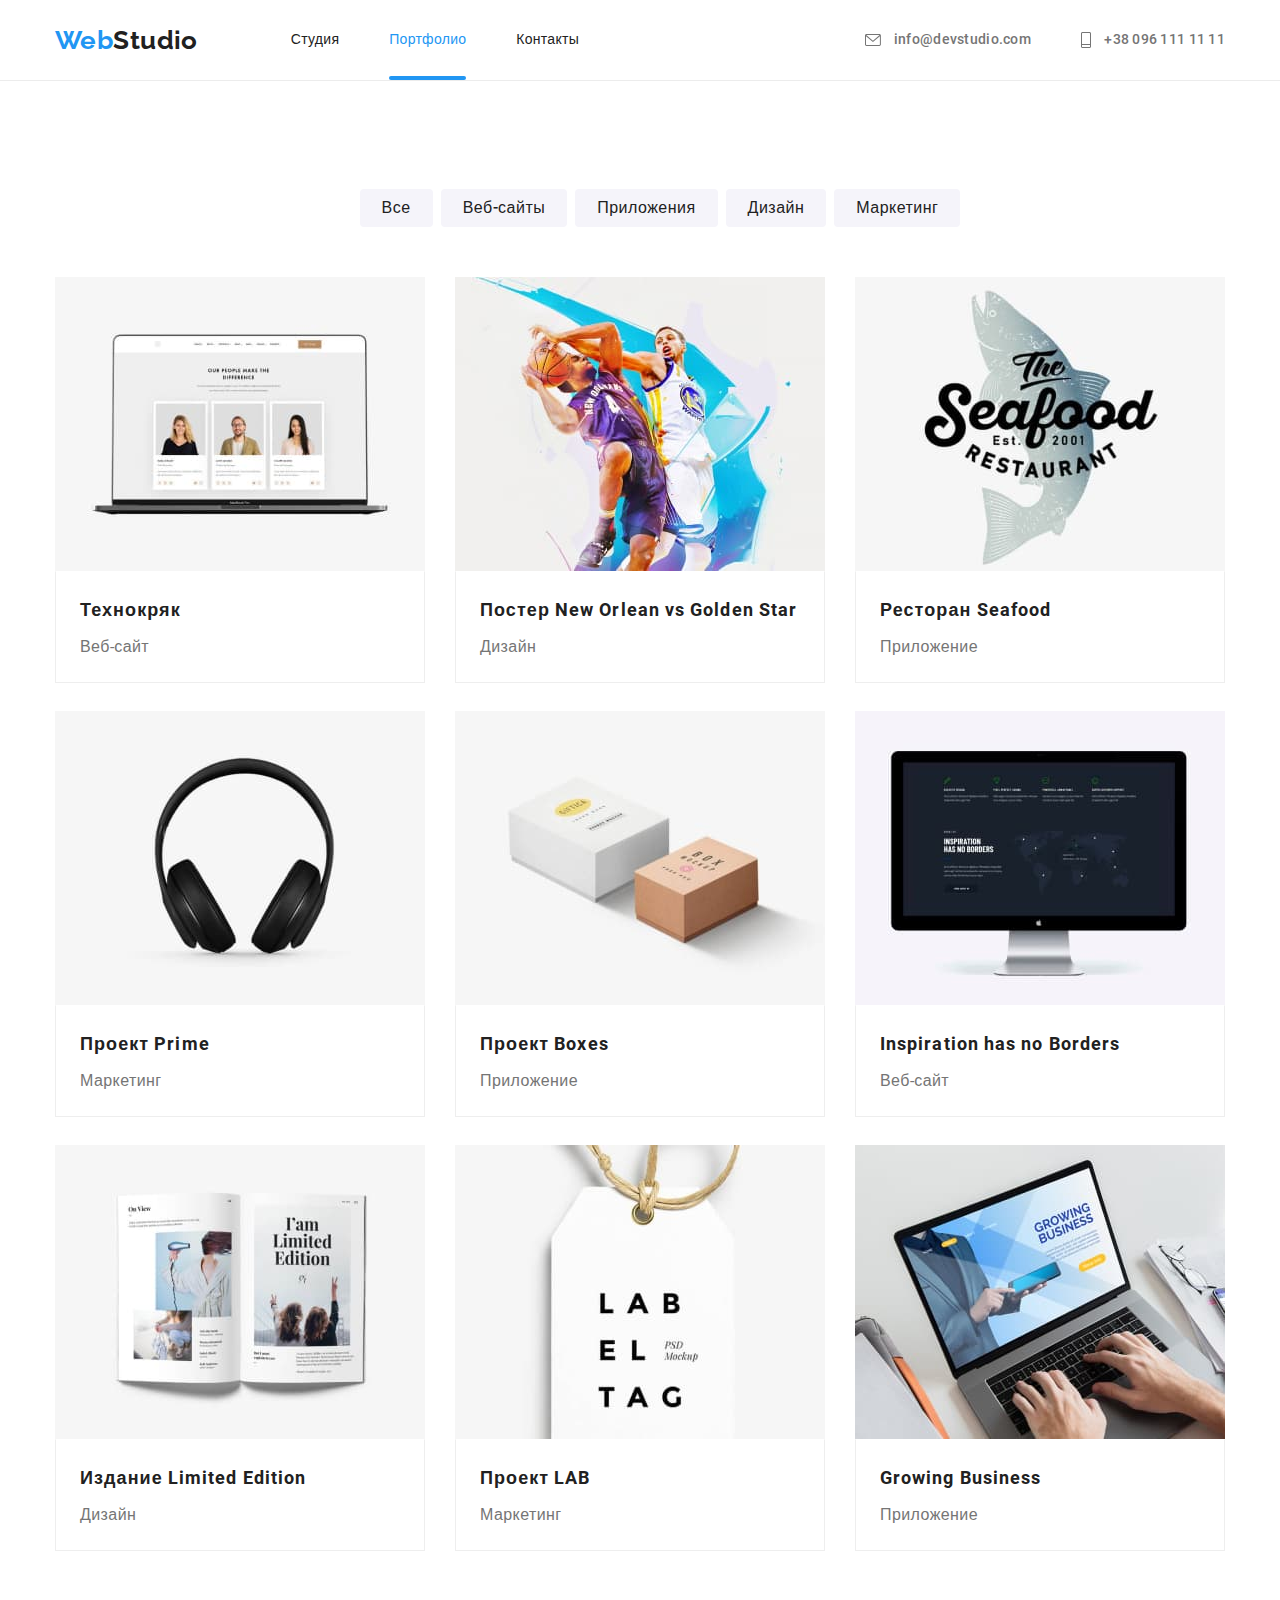
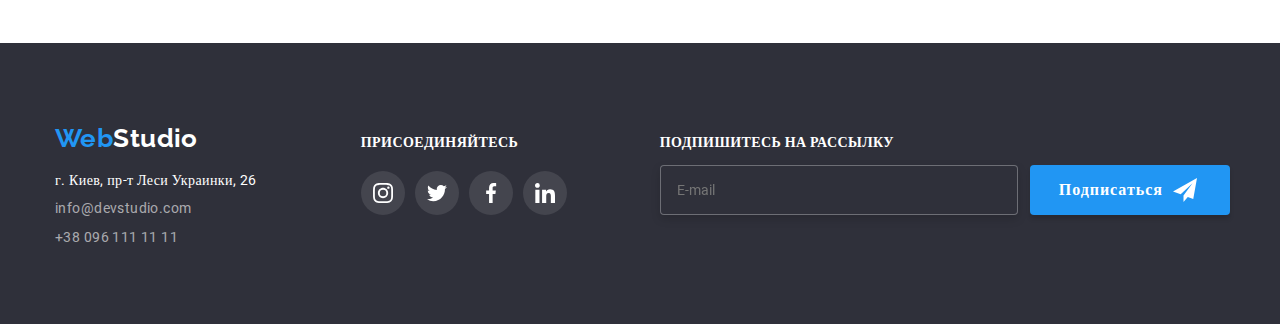
==== commit 6147a5fe: "font" ====
--- a/portfolio.html
+++ b/portfolio.html
@@ -65,7 +65,7 @@
           <div class="flex-container">
             <div class="button-item">
               <ul class="button-nav">
-                <li class="button-nav">
+                <li class="name">
                   <button type="button" class="link">Все</button>
                 </li>
                 <li class="name">
@@ -295,8 +295,8 @@
             </ul>
           </div>
 
-          <div class="adress-soc">
-            <p class="adress-slogan">Присоединяйтесь</p>
+          <div class="social">
+            <p class="social-slogan">Присоединяйтесь</p>
 
             <ul class="websocial-list">
               <li class="social-link">
--- a/css/main.min.css
+++ b/css/main.min.css
@@ -1,3 +1,3 @@
-.main-nav,.hero-container,.networks,.button-mailing{display:flex;align-items:center}.button,.features-item,.klient,.clients-element,.clients-icon{display:flex;align-items:center;justify-content:center}.networks-link:hover,.networks-link:focus,.seti-icon:hover,.seti-icon:focus,.social-link:hover,.social-link:focus,.button-nav .link:hover,.button-nav .link:focus{background-color:var(--accent-color);color:var(--primary-white-color)}.form-input:focus,.form-input:hover,.form-img:hover,.form-img:focus,.form-comment:focus,.form-comment:hover{fill:var(--accent-color);border:1px solid var(--accent-color)}.button,.button-submit,.button-mailing{width:200px;height:50px;font-weight:bold;font-size:16px;line-height:1.87;letter-spacing:0.06em;background-color:var(--accent-color);color:var(--primary-white-color);outline:transparent;border:none;text-decoration:none;box-shadow:0px 4px 4px rgba(0,0,0,0.15);border-radius:4px;cursor:pointer}header{border-bottom-width:1px;border-bottom-style:solid;border-bottom-color:#ececec}.section-title{color:var(--title-text-color);margin-top:0}ul{list-style:none}ul.list{padding:0px;margin:0px;list-style:none}li.item{padding:0px;margin:0px;list-style:none}img{display:block;max-width:100%;height:auto}h1,h2,h3{margin:0px}textarea{resize:none}/*! modern-normalize v1.0.0 | MIT License | https://github.com/sindresorhus/modern-normalize */*,*::before,*::after{box-sizing:border-box}:root{-moz-tab-size:4;tab-size:4}html{line-height:1.15;-webkit-text-size-adjust:100%}body{margin:0}body{font-family:system-ui,-apple-system,"Segoe UI",Roboto,Helvetica,Arial,sans-serif,"Apple Color Emoji","Segoe UI Emoji"}hr{height:0;color:inherit}abbr[title]{text-decoration:underline dotted}b,strong{font-weight:bolder}code,kbd,samp,pre{font-family:ui-monospace, SFMono-Regular, Consolas, "Liberation Mono", Menlo,- monospace;font-size:1em}small{font-size:80%}sub,sup{font-size:75%;line-height:0;position:relative;vertical-align:baseline}sub{bottom:-0.25em}sup{top:-0.5em}table{text-indent:0;border-color:inherit}button,input,optgroup,select,textarea{font-family:inherit;font-size:100%;line-height:1.15;margin:0}button,select{text-transform:none}button,[type="button"],[type="reset"],[type="submit"]{-webkit-appearance:button}::-moz-focus-inner{border-style:none;padding:0}:-moz-focusring{outline:1px dotted ButtonText}:-moz-ui-invalid{box-shadow:none}legend{padding:0}progress{vertical-align:baseline}::-webkit-inner-spin-button,::-webkit-outer-spin-button{height:auto}[type="search"]{-webkit-appearance:textfield;outline-offset:-2px}::-webkit-search-decoration{-webkit-appearance:none}::-webkit-file-upload-button{-webkit-appearance:button;font:inherit}summary{display:list-item}:root{--primary-text-color: #757575;--title-text-color: #212121;--accent-color: #2196f3;--primary-white-color: #ffffff;--primary-bg-color: #2f303a}.container{margin-left:auto;margin-right:auto;width:1200px;padding-bottom:0px;padding-left:15px;padding-right:15px}body{background-color:var(--primary-white-color);color:var(--primary-text-color);font-family:"Roboto", sans-serif;font-style:normal;font-weight:normal;font-size:14px;line-height:1.71;letter-spacing:0.03em}span{color:var(--accent-color)}.logo{margin-right:93px;color:var(--title-text-color);font-family:Raleway, sans-serif;font-weight:bold;font-size:26px;line-height:1.19;text-decoration:none;transition:color 250ms cubic-bezier(0.4, 0, 0.2, 1)}.logo:hover,.logo:focus{color:var(--accent-color)}.link:hover,.link:focus{color:var(--title-text-color)}.site-nav{display:flex}.site-nav .item:not(:last-child){margin-right:50px}.site-nav .link{display:block;padding-bottom:32px;padding-top:32px;color:var(--title-text-color);font-style:normal;font-weight:500;font-size:14px;line-height:1.14;letter-spacing:0.02em;text-decoration:none;transition:color 250ms cubic-bezier(0.4, 0, 0.2, 1)}.site-nav .link:hover,.site-nav .link:focus{color:var(--accent-color)}.site-nav .link.current{color:var(--accent-color);position:relative}.link.current::before{content:"";position:absolute;width:100%;height:4px;top:76px;background:var(--accent-color);border-radius:2px}.aut-nav{display:flex;margin-left:auto}.aut-nav .item:not(:last-child){margin-right:50px}.aut-nav .link{color:var(--primary-text-color);font-weight:500;font-size:14px;line-height:1.14;letter-spacing:0.02em;text-decoration:none;transition:color 250ms cubic-bezier(0.4, 0, 0.2, 1)}.aut-nav .link:hover,.aut-nav .link:focus{color:var(--accent-color)}.aut-envelope{width:16px;height:12px;margin-right:10px}.aut-tel{width:10px;height:16px;margin-right:10px}.link-icon{fill:currentColor;vertical-align:middle}.hero{display:flex;justify-content:center;text-align:center;padding-top:200px;padding-bottom:200px;background-color:var(--primary-bg-color);max-width:1600px;height:600px;margin-left:auto;margin-right:auto;background-image:linear-gradient(to right, rgba(47,48,58,0.4), rgba(47,48,58,0.4)),url(../images/fon.jpg);background-repeat:no-repeat;background-size:cover;background-position:center}.hero-container{flex-direction:column}.hero-title{font-weight:900;font-size:44px;line-height:60px;letter-spacing:0.06em;text-transform:uppercase;color:var(--primary-white-color);margin:0}.button{margin-top:30px;margin-left:auto;margin-right:auto}.backdrop{position:fixed;left:0px;top:0px;z-index:2;width:100%;height:100%;background-color:rgba(0,0,0,0.2);opacity:1;transition:opacity 250ms cubic-bezier(0.4, 0, 0.2, 1)}.backdrop.is-hidden{opacity:0;pointer-events:none}.modal{top:50%;left:50%;position:absolute;transform:translate(-50%, -50%);background-color:var(--primary-white-color);min-width:528px;min-height:581px;box-shadow:0px 1px 3px rgba(0,0,0,0.12),0px 1px 1px rgba(0,0,0,0.14),0px 2px 1px rgba(0,0,0,0.2);border-radius:4px}.modal-header{left:576px;top:261px;font-weight:bold;font-size:20px;line-height:23px;text-align:center;letter-spacing:0.03em;padding-bottom:12px;margin:0px;color:var(--title-text-color)}.close{position:absolute;top:0px;right:0px;padding-right:8px;padding-top:8px;fill:currentColor;cursor:pointer;transition:fill 250ms cubic-bezier(0.4, 0, 0.2, 1)}.close:focus,.close:hover{fill:var(--accent-color);color:var(--accent-color)}.form{width:528px;height:581px;left:536px;top:221px;background-color:var(--primary-white-color);box-shadow:0px 1px 3px rgba(0,0,0,0.12),0px 1px 1px rgba(0,0,0,0.14),0px 2px 1px rgba(0,0,0,0.2);border-radius:4px;padding:40px}.form-field{position:relative;display:flex;flex-direction:column;text-align:left;font-size:12px;line-height:1.17;letter-spacing:0.01em;color:var(--primary-text-color);margin-bottom:10px}.form-field textarea::placeholder{width:416px;height:96px;left:592px;top:530px;font-size:12px;line-height:14px;letter-spacing:0.01em;color:rgba(117,117,117,0.5)}.form-label{margin-bottom:4px;font-size:12px;line-height:14px}.form-input{width:448px;height:40px;left:576px;top:382px;padding-left:42px;border:1px solid rgba(33,33,33,0.2);box-sizing:border-box;border-radius:4px;cursor:pointer;outline:transparent;letter-spacing:0.01em;transition:border-color 250ms cubic-bezier(0.4, 0, 0.2, 1)}.form-input:focus ~ .form-img,.form-input:hover ~ .form-img{fill:var(--accent-color);border-color:var(--accent-color)}.form-img{position:absolute;top:55%;left:14px;transition:border-color 250ms cubic-bezier(0.4, 0, 0.2, 1);margin-right:15px;transition:fill 250ms cubic-bezier(0.4, 0, 0.2, 1)}.form-comment{width:448px;height:120px;left:576px;top:518px;cursor:pointer;border:1px solid rgba(33,33,33,0.2);box-sizing:border-box;border-radius:4px;margin-bottom:20px;padding:12px 16px;outline:transparent;transition:border-color 250ms cubic-bezier(0.4, 0, 0.2, 1)}.button-submit{left:700px;top:712px;margin-top:30px;margin-bottom:40px;padding-top:10px;padding-bottom:10px}.checkbox{display:inline}.checkbox-label{display:inline-flex;align-items:center;font-size:12px;line-height:1.71px;letter-spacing:0.03em;color:var(--primary-text-color)}.checkbox-input{-webkit-appearance:none;-moz-appearance:none;appearance:none;position:absolute}.checkbox-input:checked+.checkbox-icon{background-color:var(--accent-color);border-color:var(--accent-color);background-image:url("../images/icon1check.svg");background-size:contain;background-origin:border-box}.checkbox-icon{display:inline-block;width:16px;height:15px;background:var(--primary-white-color);margin-right:7px;border-radius:2px;border:2px solid #212121}.checkbox-terms{color:var(--accent-color);margin-left:3px}.features{padding-top:94px;padding-bottom:94px}.features .list{display:flex;justify-content:space-between}.features-item{height:120px;background:#f5f4fa;border-radius:4px;margin-bottom:30px;border:1px solid #f5f4fa;transition:border-color 250ms cubic-bezier(0.4, 0, 0.2, 1)}.features-item:focus,.features-item:hover{border-color:var(--accent-color);fill:var(--accent-color)}.features-icon{display:flex;width:70px;height:70px;transition:fill 250ms cubic-bezier(0.4, 0, 0.2, 1)}.features-title{color:var(--title-text-color);font-weight:700;font-size:14px;line-height:1.14;text-transform:uppercase;margin-bottom:10px}.features-title-text{width:270px;height:75px;font-size:14px;line-height:1.71;letter-spacing:0.03em;color:var(--primary-text-color)}.work{padding-bottom:94px;display:flex}.work-title{color:var(--title-text-color);font-weight:bold;font-size:36px;line-height:1.19;text-align:center;margin-bottom:50px}.flex-element{margin-right:30px;position:relative}.flex-element:nth-child(3n){margin-right:0}.flex-element>.subtitle{position:absolute;font-weight:bold;font-size:14px;line-height:1.14;text-align:center;letter-spacing:0.03em;text-transform:uppercase;color:var(--primary-white-color);bottom:0;width:100%;padding:27px 0px;margin:0px;background-color:rgba(47,48,58,0.8)}.team{padding-bottom:94px;padding-top:94px;display:flex;background:#f5f4fa}.team-title{color:var(--title-text-color);font-weight:bold;font-size:36px;line-height:1.19;text-align:center;margin-bottom:50px}.team-element{margin-right:30px;background:var(--primary-white-color);border-radius:0px 0px 4px 4px;box-shadow:0px 1px 3px rgba(0,0,0,0.12),0px 1px 1px rgba(0,0,0,0.14),0px 2px 1px rgba(0,0,0,0.2)}.team-element:nth-child(4n){margin-right:0}.team-name{color:var(--title-text-color);font-weight:500;font-size:16px;line-height:1.9;text-align:center;margin-top:30px;margin-bottom:10px}.team-name-text{font-size:16px;line-height:1.9;text-align:center}.networks{justify-content:space-between;padding-left:32px;padding-right:32px;padding-bottom:30px;color:#afb1b8}.networks-link{display:flex;width:44px;height:44px;margin-right:10px;cursor:pointer;border-radius:50%;background-color:rgba(255,255,255,0.1);transition:background-color 250ms cubic-bezier(0.4, 0, 0.2, 1)}.networks-link:nth-child(4n){margin-right:0px}.seti-icon{display:inline-block;margin:12px;fill:currentColor;transition:color 250ms cubic-bezier(0.4, 0, 0.2, 1)}.klient{padding-bottom:94px;padding-top:94px}.klient-title{font-weight:bold;font-size:36px;line-height:1.16;text-align:center;letter-spacing:0.03em;margin-bottom:50px;color:var(--title-text-color)}.clients{padding:0px;margin:0px;display:flex;color:#afb1b8}.clients-element{width:170px;height:90px;border:1px solid #afb1b8;box-sizing:border-box;border-radius:4px;margin-right:30px;cursor:pointer;transition:color 250ms cubic-bezier(0.4, 0, 0.2, 1)}.clients-element:focus,.clients-element:hover{border-color:var(--accent-color);color:var(--accent-color)}.clients-element:nth-child(6n){margin-right:0px}.clients-icon{height:50px;fill:currentColor}.footer{background-color:var(--primary-bg-color);padding-top:60px;padding-bottom:60px}.footer-list{padding:0px;list-style:none;height:81px;width:231px;display:flex;flex-direction:column;justify-content:space-between}.adress{background-color:var(--primary-bg-color);color:var(--primary-white-color);font-size:14px;line-height:1.71;display:flex;align-items:baseline}.adress-list{margin-top:20px;margin-right:70px}.adress .logo{color:var(--primary-white-color)}.adress .logo:hover,.adress .logo:focus{color:var(--accent-color)}.adress .link{color:rgba(255,255,255,0.6);text-decoration:none;padding-bottom:9px;transition:color 250ms cubic-bezier(0.4, 0, 0.2, 1)}.adress .link:hover,.adress .link:focus{color:var(--accent-color)}.adress-link{color:var(--primary-white-color);font-size:14px;line-height:1.71;text-decoration:none}.social{width:206px;height:80px}.social-slogan{width:145px;font-weight:bold;font-size:14px;line-height:1.14;letter-spacing:0.03em;text-transform:uppercase;color:var(--primary-white-color);padding-bottom:20px;margin:0px}.social-link{display:flex;width:44px;height:44px;margin-right:10px;border-radius:0px 0px 4px 4px;border-radius:50%;background:rgba(255,255,255,0.1);transition:background-color 250ms cubic-bezier(0.4, 0, 0.2, 1)}.websocial-list{display:flex;padding:0px;margin:0px;cursor:pointer}.seti-icon{display:inline-block;margin:12px;fill:currentColor}.mailing{display:flex;flex-direction:column;padding-left:93px}.mailing-slogan{font-weight:bold;font-size:14px;line-height:1.14;letter-spacing:0.03em;text-transform:uppercase;color:var(--primary-white-color)}.mailing-field{display:flex}.mailing-input{width:358px;height:50px;left:815px;top:2785px;padding-left:16px;border:1px solid rgba(255,255,255,0.3);box-sizing:border-box;filter:drop-shadow(0px 4px 4px rgba(0,0,0,0.15));border-radius:4px;outline:transparent;background-color:var(--primary-bg-color);color:var(--primary-text-color)}.button-mailing{height:50px;margin-left:12px;padding-left:29px;padding-right:28px;padding-top:10px;padding-bottom:10px}.mailing-send{margin:13px 0px 13px 10px}.site-nav .link.current{color:var(--accent-color)}.flex-container{padding-top:94px;padding-bottom:94px;width:1170px}.button-item{margin-bottom:50px}.name:not(:last-child){margin-right:8px}.button-nav .link{display:inline-block;color:var(--title-text-color);font-family:inherit;background-color:#f5f4fa;font-weight:500;font-size:16px;line-height:1.62;letter-spacing:0.03em;padding:6px 22px;min-width:73px;text-align:center;border-radius:4px;border:none;outline:transparent;cursor:pointer;transition:color 250ms cubic-bezier(0.4, 0, 0.2, 1),background-color 250ms cubic-bezier(0.4, 0, 0.2, 1)}.button-nav .link:hover,.button-nav .link:focus{box-shadow:0px 3px 1px rgba(0,0,0,0.1),0px 1px 2px rgba(0,0,0,0.08),0px 2px 2px rgba(0,0,0,0.12)}.button-nav{display:flex;justify-content:center}.cards{display:block;margin-right:30px;margin-bottom:30px;cursor:pointer;width:370px;height:404px}.cards:nth-child(3n){margin-right:0px}.cards:nth-child(n+7){margin-bottom:0px}.cards-thumb{position:relative;overflow:hidden}.cards .link{display:block}.cards:hover .text-overlay{transform:translateY(0)}.cards:hover{box-shadow:0px 1px 1px rgba(0,0,0,0.12),0px 4px 4px rgba(0,0,0,0.06),1px 4px 6px rgba(0,0,0,0.16)}.text-overlay{position:absolute;top:0;left:0;width:100%;height:100%;background-color:rgba(33,150,243,0.9);transform:translateY(100%);transition:transform 250ms cubic-bezier(0.4, 0, 0.2, 1)}.text-thumb{padding:63px 24px;font-size:18px;line-height:1.56;letter-spacing:0.03em;color:var(--primary-white-color)}.card-content{border:1px solid #eeeeee;box-sizing:border-box;border-top-color:var(--primary-white-color);padding-top:20px;padding-bottom:20px;padding-right:24px;padding-left:24px}.portfolio-title{color:var(--title-text-color);font-weight:bold;font-size:18px;line-height:2;letter-spacing:0.06em;padding-bottom:4px}.portfolio-list{font-size:16px;line-height:1.87;margin:0px}.portfolio-nav{display:flex;flex-wrap:wrap;margin-top:50px}
+.main-nav,.networks,.button-mailing{display:flex;align-items:center}.button,.features-item,.klient,.clients-element,.clients-icon{display:flex;align-items:center;justify-content:center}.networks-link:hover,.networks-link:focus,.seti-icon:hover,.seti-icon:focus,.social-link:hover,.social-link:focus,.button-nav .link:hover,.button-nav .link:focus{background-color:var(--accent-color);color:var(--primary-white-color)}.form-input:focus,.form-input:hover,.form-img:hover,.form-img:focus,.form-comment:focus,.form-comment:hover{fill:var(--accent-color);border:1px solid var(--accent-color)}.button,.button-submit,.button-mailing{width:200px;height:50px;font-weight:bold;font-size:16px;line-height:1.87;letter-spacing:0.06em;background-color:var(--accent-color);color:var(--primary-white-color);outline:transparent;border:none;text-decoration:none;box-shadow:0px 4px 4px rgba(0,0,0,0.15);border-radius:4px;cursor:pointer}:root{--primary-text-color: #757575;--title-text-color: #212121;--accent-color: #2196f3;--primary-white-color: #ffffff;--primary-bg-color: #2f303a}@font-face{font-family:"Raleway";font-style:normal;font-weight:700;src:local(""),url("/fonts/raleway-v18-latin-700.woff2") format("woff2"),url("/fonts/raleway-v18-latin-700.woff") format("woff")}@font-face{font-family:"Roboto";font-style:normal;font-weight:400;src:local(""),url("/fonts/roboto-v20-latin-regular.woff2") format("woff2"),url("/fonts/roboto-v20-latin-regular.woff") format("woff")}@font-face{font-family:"Roboto";font-style:normal;font-weight:500;src:local(""),url("/fonts/roboto-v20-latin-500.woff2") format("woff2"),url("/fonts/roboto-v20-latin-500.woff") format("woff")}@font-face{font-family:"Roboto";font-style:normal;font-weight:700;src:local(""),url("/fonts/roboto-v20-latin-700.woff2") format("woff2"),url("/fonts/roboto-v20-latin-700.woff") format("woff")}@font-face{font-family:"Roboto";font-style:normal;font-weight:900;src:local(""),url("/fonts/roboto-v20-latin-900.woff2") format("woff2"),url("/fonts/roboto-v20-latin-900.woff") format("woff")}/*! modern-normalize v1.0.0 | MIT License | https://github.com/sindresorhus/modern-normalize */*,*::before,*::after{box-sizing:border-box}:root{-moz-tab-size:4;tab-size:4}html{line-height:1.15;-webkit-text-size-adjust:100%}body{margin:0}body{font-family:system-ui,-apple-system,"Segoe UI",Roboto,Helvetica,Arial,sans-serif,"Apple Color Emoji","Segoe UI Emoji"}hr{height:0;color:inherit}abbr[title]{text-decoration:underline dotted}b,strong{font-weight:bolder}code,kbd,samp,pre{font-family:ui-monospace, SFMono-Regular, Consolas, "Liberation Mono", Menlo,+ monospace;font-size:1em}small{font-size:80%}sub,sup{font-size:75%;line-height:0;position:relative;vertical-align:baseline}sub{bottom:-0.25em}sup{top:-0.5em}table{text-indent:0;border-color:inherit}button,input,optgroup,select,textarea{font-family:inherit;font-size:100%;line-height:1.15;margin:0}button,select{text-transform:none}button,[type="button"],[type="reset"],[type="submit"]{-webkit-appearance:button}::-moz-focus-inner{border-style:none;padding:0}:-moz-focusring{outline:1px dotted ButtonText}:-moz-ui-invalid{box-shadow:none}legend{padding:0}progress{vertical-align:baseline}::-webkit-inner-spin-button,::-webkit-outer-spin-button{height:auto}[type="search"]{-webkit-appearance:textfield;outline-offset:-2px}::-webkit-search-decoration{-webkit-appearance:none}::-webkit-file-upload-button{-webkit-appearance:button;font:inherit}summary{display:list-item}.container{margin-left:auto;margin-right:auto;width:1200px;padding-bottom:0px;padding-left:15px;padding-right:15px}header{border-bottom-width:1px;border-bottom-style:solid;border-bottom-color:#ececec}.section-title{color:var(--title-text-color);margin-top:0}ul{list-style:none}ul.list{padding:0px;margin:0px;list-style:none}li.item{padding:0px;margin:0px;list-style:none}img{display:block;max-width:100%;height:auto}h1,h2,h3{margin:0px}textarea{resize:none}body{background-color:var(--primary-white-color);color:var(--primary-text-color);font-family:"Roboto", sans-serif;font-style:normal;font-weight:normal;font-size:14px;line-height:1.71;letter-spacing:0.03em}span{color:var(--accent-color)}.logo{margin-right:93px;color:var(--title-text-color);font-family:Raleway, sans-serif;font-weight:bold;font-size:26px;line-height:1.19;text-decoration:none;transition:color 250ms cubic-bezier(0.4, 0, 0.2, 1)}.logo:hover,.logo:focus{color:var(--accent-color)}.link:hover,.link:focus{color:var(--title-text-color)}.site-nav{display:flex}.site-nav .item:not(:last-child){margin-right:50px}.site-nav .link{display:block;padding-bottom:32px;padding-top:32px;color:var(--title-text-color);font-style:normal;font-weight:500;font-size:14px;line-height:1.14;letter-spacing:0.02em;text-decoration:none;transition:color 250ms cubic-bezier(0.4, 0, 0.2, 1)}.site-nav .link:hover,.site-nav .link:focus{color:var(--accent-color)}.site-nav .link.current{color:var(--accent-color);position:relative}.link.current::before{content:"";position:absolute;width:100%;height:4px;top:76px;background:var(--accent-color);border-radius:2px}.aut-nav{display:flex;margin-left:auto}.aut-nav .item:not(:last-child){margin-right:50px}.aut-nav .link{color:var(--primary-text-color);font-weight:500;font-size:14px;line-height:1.14;letter-spacing:0.02em;text-decoration:none;transition:color 250ms cubic-bezier(0.4, 0, 0.2, 1)}.aut-nav .link:hover,.aut-nav .link:focus{color:var(--accent-color)}.aut-envelope{width:16px;height:12px;margin-right:10px}.aut-tel{width:10px;height:16px;margin-right:10px}.link-icon{fill:currentColor;vertical-align:middle}.hero{display:flex;justify-content:center;text-align:center;padding-top:200px;padding-bottom:200px;background-color:var(--primary-bg-color);max-width:1600px;height:600px;margin-left:auto;margin-right:auto;background-image:linear-gradient(to right, rgba(47,48,58,0.4), rgba(47,48,58,0.4)),url(../images/fon.jpg);background-repeat:no-repeat;background-size:cover;background-position:center}.hero-title{font-weight:900;font-size:44px;line-height:60px;letter-spacing:0.06em;text-transform:uppercase;color:var(--primary-white-color);margin:0}.button{margin-top:30px;margin-left:auto;margin-right:auto}.backdrop{position:fixed;left:0px;top:0px;z-index:2;width:100%;height:100%;background-color:rgba(0,0,0,0.2);opacity:1;transition:opacity 250ms cubic-bezier(0.4, 0, 0.2, 1)}.backdrop.is-hidden{opacity:0;pointer-events:none}.modal{top:50%;left:50%;position:absolute;transform:translate(-50%, -50%);background-color:var(--primary-white-color);min-width:528px;min-height:581px;box-shadow:0px 1px 3px rgba(0,0,0,0.12),0px 1px 1px rgba(0,0,0,0.14),0px 2px 1px rgba(0,0,0,0.2);border-radius:4px}.modal-header{left:576px;top:261px;font-weight:bold;font-size:20px;line-height:23px;text-align:center;letter-spacing:0.03em;padding-bottom:12px;margin:0px;color:var(--title-text-color)}.close{position:absolute;top:0px;right:0px;padding-right:8px;padding-top:8px;fill:currentColor;cursor:pointer;transition:fill 250ms cubic-bezier(0.4, 0, 0.2, 1)}.close:focus,.close:hover{fill:var(--accent-color);color:var(--accent-color)}.form{width:528px;height:581px;left:536px;top:221px;background-color:var(--primary-white-color);box-shadow:0px 1px 3px rgba(0,0,0,0.12),0px 1px 1px rgba(0,0,0,0.14),0px 2px 1px rgba(0,0,0,0.2);border-radius:4px;padding:40px}.form-field{position:relative;display:flex;flex-direction:column;text-align:left;font-size:12px;line-height:1.17;letter-spacing:0.01em;color:var(--primary-text-color);margin-bottom:10px}.form-field textarea::placeholder{width:416px;height:96px;left:592px;top:530px;font-size:12px;line-height:14px;letter-spacing:0.01em;color:rgba(117,117,117,0.5)}.form-label{margin-bottom:4px;font-size:12px;line-height:14px}.form-input{width:448px;height:40px;left:576px;top:382px;padding-left:42px;border:1px solid rgba(33,33,33,0.2);box-sizing:border-box;border-radius:4px;cursor:pointer;outline:transparent;letter-spacing:0.01em;transition:border-color 250ms cubic-bezier(0.4, 0, 0.2, 1)}.form-input:focus ~ .form-img,.form-input:hover ~ .form-img{fill:var(--accent-color);border-color:var(--accent-color)}.form-img{position:absolute;top:55%;left:14px;transition:border-color 250ms cubic-bezier(0.4, 0, 0.2, 1);margin-right:15px;transition:fill 250ms cubic-bezier(0.4, 0, 0.2, 1)}.form-comment{width:448px;height:120px;left:576px;top:518px;cursor:pointer;border:1px solid rgba(33,33,33,0.2);box-sizing:border-box;border-radius:4px;margin-bottom:20px;padding:12px 16px;outline:transparent;transition:border-color 250ms cubic-bezier(0.4, 0, 0.2, 1)}.button-submit{left:700px;top:712px;margin-top:30px;margin-bottom:40px;padding-top:10px;padding-bottom:10px}.checkbox{display:inline}.checkbox-label{display:inline-flex;align-items:center;font-size:12px;line-height:1.71px;letter-spacing:0.03em;color:var(--primary-text-color)}.checkbox-input{-webkit-appearance:none;-moz-appearance:none;appearance:none;position:absolute}.checkbox-input:checked+.checkbox-icon{background-color:var(--accent-color);border-color:var(--accent-color);background-image:url("../images/icon1check.svg");background-size:contain;background-origin:border-box}.checkbox-icon{display:inline-block;width:16px;height:15px;background:var(--primary-white-color);margin-right:7px;border-radius:2px;border:2px solid #212121}.checkbox-terms{color:var(--accent-color);margin-left:3px}.features{padding-top:94px;padding-bottom:94px}.features .list{display:flex;justify-content:space-between}.features-item{height:120px;background:#f5f4fa;border-radius:4px;margin-bottom:30px;border:1px solid #f5f4fa;transition:border-color 250ms cubic-bezier(0.4, 0, 0.2, 1)}.features-item:focus,.features-item:hover{border-color:var(--accent-color);fill:var(--accent-color)}.features-icon{display:flex;width:70px;height:70px;transition:fill 250ms cubic-bezier(0.4, 0, 0.2, 1)}.features-title{color:var(--title-text-color);font-weight:700;font-size:14px;line-height:1.14;text-transform:uppercase;margin-bottom:10px}.features-title-text{width:270px;height:75px;font-size:14px;line-height:1.71;letter-spacing:0.03em;color:var(--primary-text-color)}.work{padding-bottom:94px;display:flex}.work-title{color:var(--title-text-color);font-weight:bold;font-size:36px;line-height:1.19;text-align:center;margin-bottom:50px}.flex-element{margin-right:30px;position:relative}.flex-element:nth-child(3n){margin-right:0}.flex-element>.subtitle{position:absolute;font-weight:bold;font-size:14px;line-height:1.14;text-align:center;letter-spacing:0.03em;text-transform:uppercase;color:var(--primary-white-color);bottom:0;width:100%;padding:27px 0px;margin:0px;background-color:rgba(47,48,58,0.8)}.team{padding-bottom:94px;padding-top:94px;display:flex;background:#f5f4fa}.team-title{color:var(--title-text-color);font-weight:bold;font-size:36px;line-height:1.19;text-align:center;margin-bottom:50px}.team-element{margin-right:30px;background:var(--primary-white-color);border-radius:0px 0px 4px 4px;box-shadow:0px 1px 3px rgba(0,0,0,0.12),0px 1px 1px rgba(0,0,0,0.14),0px 2px 1px rgba(0,0,0,0.2)}.team-element:nth-child(4n){margin-right:0}.team-name{color:var(--title-text-color);font-weight:500;font-size:16px;line-height:1.9;text-align:center;margin-top:30px;margin-bottom:10px}.team-name-text{font-size:16px;line-height:1.9;text-align:center}.networks{justify-content:space-between;padding-left:32px;padding-right:32px;padding-bottom:30px;color:#afb1b8}.networks-link{display:flex;width:44px;height:44px;margin-right:10px;cursor:pointer;border-radius:50%;background-color:rgba(255,255,255,0.1);transition:background-color 250ms cubic-bezier(0.4, 0, 0.2, 1)}.networks-link:nth-child(4n){margin-right:0px}.seti-icon{display:inline-block;margin:12px;fill:currentColor;transition:color 250ms cubic-bezier(0.4, 0, 0.2, 1)}.klient{padding-bottom:94px;padding-top:94px}.klient-title{font-weight:bold;font-size:36px;line-height:1.16;text-align:center;letter-spacing:0.03em;margin-bottom:50px;color:var(--title-text-color)}.clients{padding:0px;margin:0px;display:flex;color:#afb1b8}.clients-element{width:170px;height:90px;border:1px solid #afb1b8;box-sizing:border-box;border-radius:4px;margin-right:30px;cursor:pointer;transition:color 250ms cubic-bezier(0.4, 0, 0.2, 1)}.clients-element:focus,.clients-element:hover{border-color:var(--accent-color);color:var(--accent-color)}.clients-element:nth-child(6n){margin-right:0px}.clients-icon{height:50px;fill:currentColor}.footer{background-color:var(--primary-bg-color);padding-top:60px;padding-bottom:60px}.footer-list{padding:0px;list-style:none;height:81px;width:231px;display:flex;flex-direction:column;justify-content:space-between}.adress{background-color:var(--primary-bg-color);color:var(--primary-white-color);font-size:14px;line-height:1.71;display:flex;align-items:baseline}.adress-list{margin-top:20px;margin-right:70px}.adress .logo{color:var(--primary-white-color)}.adress .logo:hover,.adress .logo:focus{color:var(--accent-color)}.adress .link{color:rgba(255,255,255,0.6);text-decoration:none;padding-bottom:9px;transition:color 250ms cubic-bezier(0.4, 0, 0.2, 1)}.adress .link:hover,.adress .link:focus{color:var(--accent-color)}.adress-link{color:var(--primary-white-color);font-size:14px;line-height:1.71;text-decoration:none}.social{width:206px;height:80px}.social-slogan{width:145px;font-weight:bold;font-size:14px;line-height:1.14;letter-spacing:0.03em;text-transform:uppercase;color:var(--primary-white-color);padding-bottom:20px;margin:0px}.social-link{display:flex;width:44px;height:44px;margin-right:10px;border-radius:0px 0px 4px 4px;border-radius:50%;background:rgba(255,255,255,0.1);transition:background-color 250ms cubic-bezier(0.4, 0, 0.2, 1)}.websocial-list{display:flex;padding:0px;margin:0px;cursor:pointer}.seti-icon{display:inline-block;margin:12px;fill:currentColor}.mailing{display:flex;flex-direction:column;padding-left:93px}.mailing-slogan{font-weight:bold;font-size:14px;line-height:1.14;letter-spacing:0.03em;text-transform:uppercase;color:var(--primary-white-color)}.mailing-field{display:flex}.mailing-input{width:358px;height:50px;left:815px;top:2785px;padding-left:16px;border:1px solid rgba(255,255,255,0.3);box-sizing:border-box;filter:drop-shadow(0px 4px 4px rgba(0,0,0,0.15));border-radius:4px;outline:transparent;background-color:var(--primary-bg-color);color:var(--primary-text-color)}.button-mailing{height:50px;margin-left:12px;padding-left:29px;padding-right:28px;padding-top:10px;padding-bottom:10px}.mailing-send{margin:13px 0px 13px 10px}.site-nav .link.current{color:var(--accent-color)}.flex-container{padding-top:94px;padding-bottom:94px;width:1170px}.button-item{margin-bottom:50px}.name:not(:last-child){margin-right:8px}.button-nav .link{display:inline-block;color:var(--title-text-color);font-family:inherit;background-color:#f5f4fa;font-weight:500;font-size:16px;line-height:1.62;letter-spacing:0.03em;padding:6px 22px;min-width:73px;text-align:center;border-radius:4px;border:none;outline:transparent;cursor:pointer;transition:color 250ms cubic-bezier(0.4, 0, 0.2, 1),background-color 250ms cubic-bezier(0.4, 0, 0.2, 1)}.button-nav .link:hover,.button-nav .link:focus{box-shadow:0px 3px 1px rgba(0,0,0,0.1),0px 1px 2px rgba(0,0,0,0.08),0px 2px 2px rgba(0,0,0,0.12)}.button-nav{display:flex;justify-content:center}.cards{display:block;margin-right:30px;margin-bottom:30px;cursor:pointer;width:370px;height:404px}.cards:nth-child(3n){margin-right:0px}.cards:nth-child(n+7){margin-bottom:0px}.cards-thumb{position:relative;overflow:hidden}.cards .link{display:block}.cards:hover .text-overlay{transform:translateY(0)}.cards:hover{box-shadow:0px 1px 1px rgba(0,0,0,0.12),0px 4px 4px rgba(0,0,0,0.06),1px 4px 6px rgba(0,0,0,0.16)}.text-overlay{position:absolute;top:0;left:0;width:100%;height:100%;background-color:rgba(33,150,243,0.9);transform:translateY(100%);transition:transform 250ms cubic-bezier(0.4, 0, 0.2, 1)}.text-thumb{padding:63px 24px;font-size:18px;line-height:1.56;letter-spacing:0.03em;color:var(--primary-white-color)}.card-content{border:1px solid #eeeeee;box-sizing:border-box;border-top-color:var(--primary-white-color);padding-top:20px;padding-bottom:20px;padding-right:24px;padding-left:24px}.portfolio-title{color:var(--title-text-color);font-weight:bold;font-size:18px;line-height:2;letter-spacing:0.06em;padding-bottom:4px}.portfolio-list{font-size:16px;line-height:1.87;margin:0px}.portfolio-nav{display:flex;flex-wrap:wrap;margin-top:50px}
 /*# sourceMappingURL=main.min.css.map */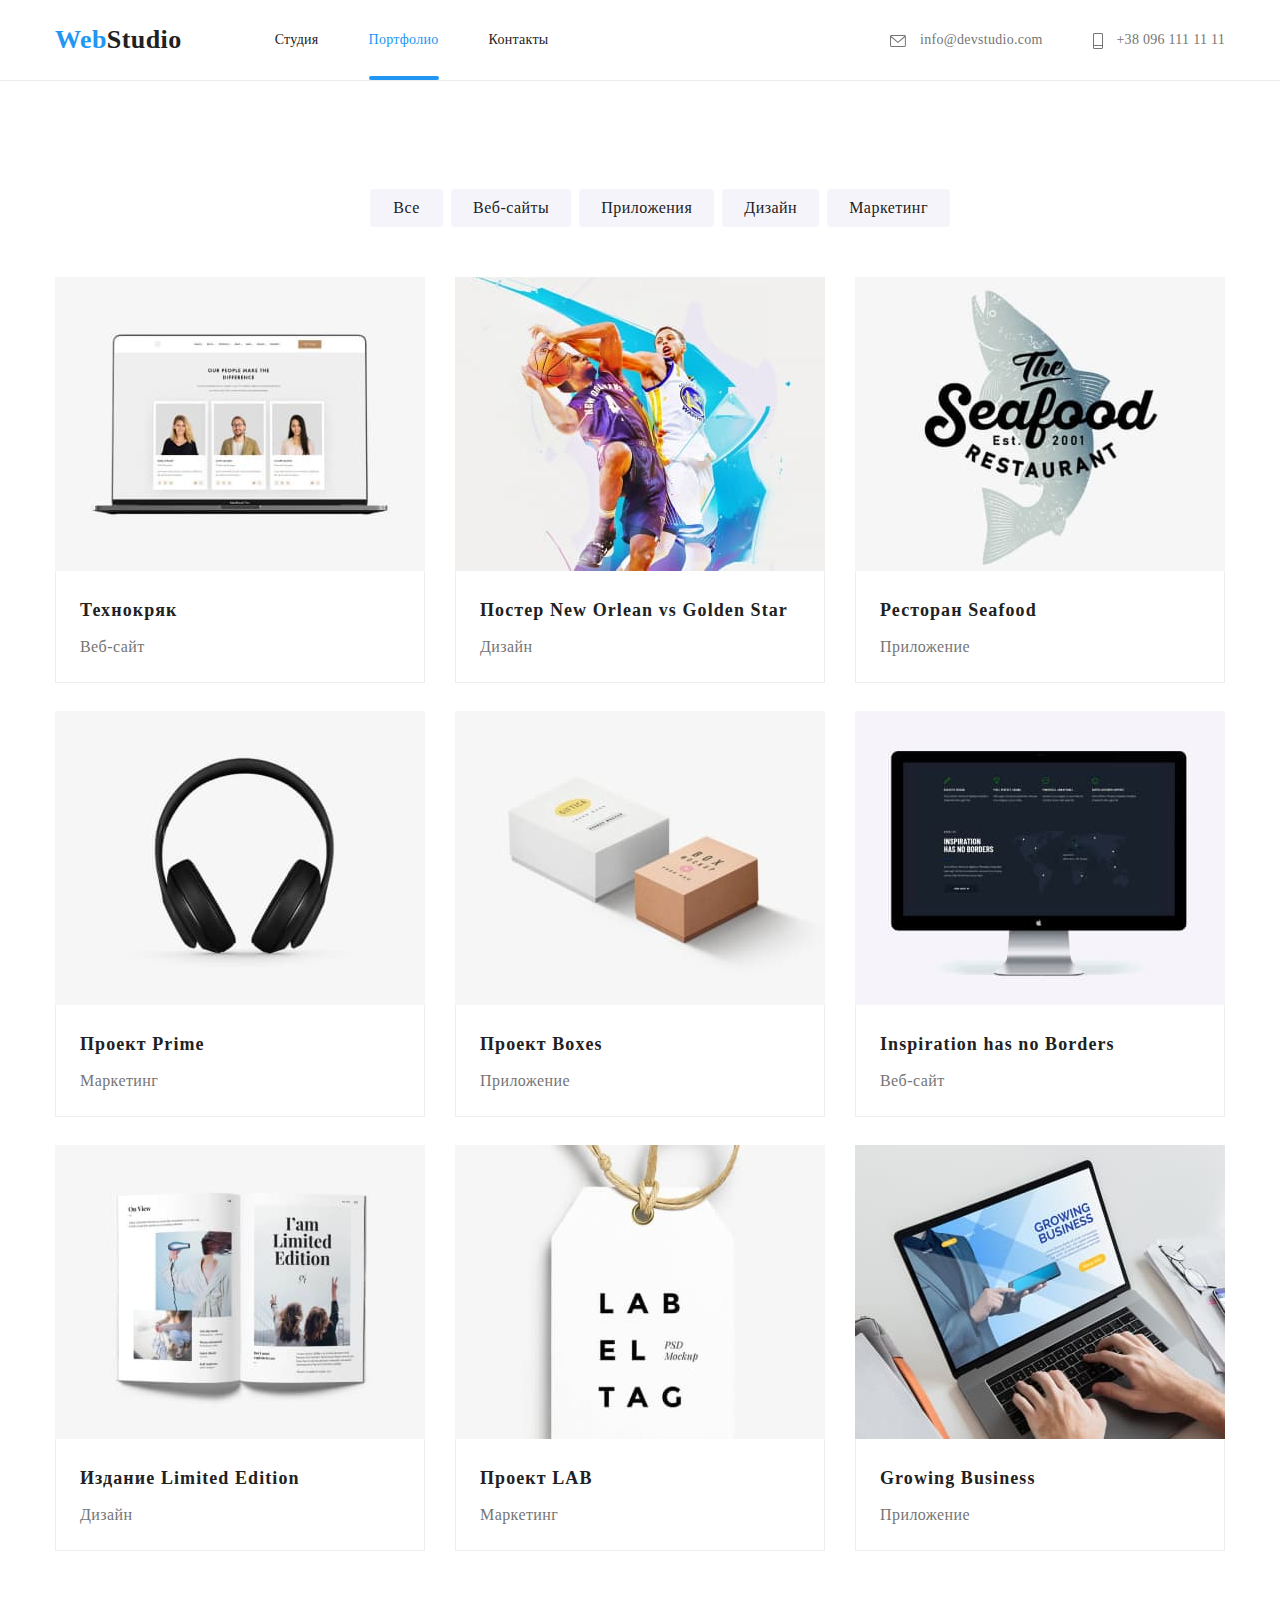
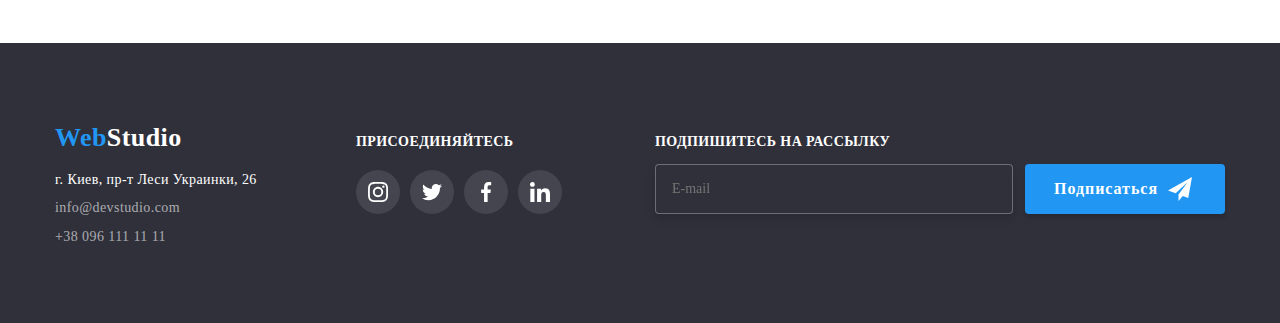
==== commit ea1a3707: "1" ====
--- a/portfolio.html
+++ b/portfolio.html
@@ -6,14 +6,14 @@
     <title>Document</title>
 
     <link rel="preconnect" href="https://fonts.gstatic.com" />
-    <link
+    <!--<link
       href="https://fonts.googleapis.com/css2?family=Raleway:wght@700&family=Roboto:wght@400;500;700&display=swap"
       rel="stylesheet"
     />
     <link
       rel="stylesheet"
       href="https://cdnjs.cloudflare.com/ajax/libs/modern-normalize/1.0.0/modern-normalize.min.css"
-    />
+    />-->
     <link rel="stylesheet" href="./css/style.css" />
     <link rel="stylesheet" href="./css/main.min.css" />
   </head>
--- a/css/main.min.css
+++ b/css/main.min.css
@@ -1,3 +1,3 @@
-.main-nav,.networks,.button-mailing{display:flex;align-items:center}.button,.features-item,.klient,.clients-element,.clients-icon{display:flex;align-items:center;justify-content:center}.networks-link:hover,.networks-link:focus,.seti-icon:hover,.seti-icon:focus,.social-link:hover,.social-link:focus,.button-nav .link:hover,.button-nav .link:focus{background-color:var(--accent-color);color:var(--primary-white-color)}.form-input:focus,.form-input:hover,.form-img:hover,.form-img:focus,.form-comment:focus,.form-comment:hover{fill:var(--accent-color);border:1px solid var(--accent-color)}.button,.button-submit,.button-mailing{width:200px;height:50px;font-weight:bold;font-size:16px;line-height:1.87;letter-spacing:0.06em;background-color:var(--accent-color);color:var(--primary-white-color);outline:transparent;border:none;text-decoration:none;box-shadow:0px 4px 4px rgba(0,0,0,0.15);border-radius:4px;cursor:pointer}:root{--primary-text-color: #757575;--title-text-color: #212121;--accent-color: #2196f3;--primary-white-color: #ffffff;--primary-bg-color: #2f303a}@font-face{font-family:"Raleway";font-style:normal;font-weight:700;src:local(""),url("/fonts/raleway-v18-latin-700.woff2") format("woff2"),url("/fonts/raleway-v18-latin-700.woff") format("woff")}@font-face{font-family:"Roboto";font-style:normal;font-weight:400;src:local(""),url("/fonts/roboto-v20-latin-regular.woff2") format("woff2"),url("/fonts/roboto-v20-latin-regular.woff") format("woff")}@font-face{font-family:"Roboto";font-style:normal;font-weight:500;src:local(""),url("/fonts/roboto-v20-latin-500.woff2") format("woff2"),url("/fonts/roboto-v20-latin-500.woff") format("woff")}@font-face{font-family:"Roboto";font-style:normal;font-weight:700;src:local(""),url("/fonts/roboto-v20-latin-700.woff2") format("woff2"),url("/fonts/roboto-v20-latin-700.woff") format("woff")}@font-face{font-family:"Roboto";font-style:normal;font-weight:900;src:local(""),url("/fonts/roboto-v20-latin-900.woff2") format("woff2"),url("/fonts/roboto-v20-latin-900.woff") format("woff")}/*! modern-normalize v1.0.0 | MIT License | https://github.com/sindresorhus/modern-normalize */*,*::before,*::after{box-sizing:border-box}:root{-moz-tab-size:4;tab-size:4}html{line-height:1.15;-webkit-text-size-adjust:100%}body{margin:0}body{font-family:system-ui,-apple-system,"Segoe UI",Roboto,Helvetica,Arial,sans-serif,"Apple Color Emoji","Segoe UI Emoji"}hr{height:0;color:inherit}abbr[title]{text-decoration:underline dotted}b,strong{font-weight:bolder}code,kbd,samp,pre{font-family:ui-monospace, SFMono-Regular, Consolas, "Liberation Mono", Menlo,- monospace;font-size:1em}small{font-size:80%}sub,sup{font-size:75%;line-height:0;position:relative;vertical-align:baseline}sub{bottom:-0.25em}sup{top:-0.5em}table{text-indent:0;border-color:inherit}button,input,optgroup,select,textarea{font-family:inherit;font-size:100%;line-height:1.15;margin:0}button,select{text-transform:none}button,[type="button"],[type="reset"],[type="submit"]{-webkit-appearance:button}::-moz-focus-inner{border-style:none;padding:0}:-moz-focusring{outline:1px dotted ButtonText}:-moz-ui-invalid{box-shadow:none}legend{padding:0}progress{vertical-align:baseline}::-webkit-inner-spin-button,::-webkit-outer-spin-button{height:auto}[type="search"]{-webkit-appearance:textfield;outline-offset:-2px}::-webkit-search-decoration{-webkit-appearance:none}::-webkit-file-upload-button{-webkit-appearance:button;font:inherit}summary{display:list-item}.container{margin-left:auto;margin-right:auto;width:1200px;padding-bottom:0px;padding-left:15px;padding-right:15px}header{border-bottom-width:1px;border-bottom-style:solid;border-bottom-color:#ececec}.section-title{color:var(--title-text-color);margin-top:0}ul{list-style:none}ul.list{padding:0px;margin:0px;list-style:none}li.item{padding:0px;margin:0px;list-style:none}img{display:block;max-width:100%;height:auto}h1,h2,h3{margin:0px}textarea{resize:none}body{background-color:var(--primary-white-color);color:var(--primary-text-color);font-family:"Roboto", sans-serif;font-style:normal;font-weight:normal;font-size:14px;line-height:1.71;letter-spacing:0.03em}span{color:var(--accent-color)}.logo{margin-right:93px;color:var(--title-text-color);font-family:Raleway, sans-serif;font-weight:bold;font-size:26px;line-height:1.19;text-decoration:none;transition:color 250ms cubic-bezier(0.4, 0, 0.2, 1)}.logo:hover,.logo:focus{color:var(--accent-color)}.link:hover,.link:focus{color:var(--title-text-color)}.site-nav{display:flex}.site-nav .item:not(:last-child){margin-right:50px}.site-nav .link{display:block;padding-bottom:32px;padding-top:32px;color:var(--title-text-color);font-style:normal;font-weight:500;font-size:14px;line-height:1.14;letter-spacing:0.02em;text-decoration:none;transition:color 250ms cubic-bezier(0.4, 0, 0.2, 1)}.site-nav .link:hover,.site-nav .link:focus{color:var(--accent-color)}.site-nav .link.current{color:var(--accent-color);position:relative}.link.current::before{content:"";position:absolute;width:100%;height:4px;top:76px;background:var(--accent-color);border-radius:2px}.aut-nav{display:flex;margin-left:auto}.aut-nav .item:not(:last-child){margin-right:50px}.aut-nav .link{color:var(--primary-text-color);font-weight:500;font-size:14px;line-height:1.14;letter-spacing:0.02em;text-decoration:none;transition:color 250ms cubic-bezier(0.4, 0, 0.2, 1)}.aut-nav .link:hover,.aut-nav .link:focus{color:var(--accent-color)}.aut-envelope{width:16px;height:12px;margin-right:10px}.aut-tel{width:10px;height:16px;margin-right:10px}.link-icon{fill:currentColor;vertical-align:middle}.hero{display:flex;justify-content:center;text-align:center;padding-top:200px;padding-bottom:200px;background-color:var(--primary-bg-color);max-width:1600px;height:600px;margin-left:auto;margin-right:auto;background-image:linear-gradient(to right, rgba(47,48,58,0.4), rgba(47,48,58,0.4)),url(../images/fon.jpg);background-repeat:no-repeat;background-size:cover;background-position:center}.hero-title{font-weight:900;font-size:44px;line-height:60px;letter-spacing:0.06em;text-transform:uppercase;color:var(--primary-white-color);margin:0}.button{margin-top:30px;margin-left:auto;margin-right:auto}.backdrop{position:fixed;left:0px;top:0px;z-index:2;width:100%;height:100%;background-color:rgba(0,0,0,0.2);opacity:1;transition:opacity 250ms cubic-bezier(0.4, 0, 0.2, 1)}.backdrop.is-hidden{opacity:0;pointer-events:none}.modal{top:50%;left:50%;position:absolute;transform:translate(-50%, -50%);background-color:var(--primary-white-color);min-width:528px;min-height:581px;box-shadow:0px 1px 3px rgba(0,0,0,0.12),0px 1px 1px rgba(0,0,0,0.14),0px 2px 1px rgba(0,0,0,0.2);border-radius:4px}.modal-header{left:576px;top:261px;font-weight:bold;font-size:20px;line-height:23px;text-align:center;letter-spacing:0.03em;padding-bottom:12px;margin:0px;color:var(--title-text-color)}.close{position:absolute;top:0px;right:0px;padding-right:8px;padding-top:8px;fill:currentColor;cursor:pointer;transition:fill 250ms cubic-bezier(0.4, 0, 0.2, 1)}.close:focus,.close:hover{fill:var(--accent-color);color:var(--accent-color)}.form{width:528px;height:581px;left:536px;top:221px;background-color:var(--primary-white-color);box-shadow:0px 1px 3px rgba(0,0,0,0.12),0px 1px 1px rgba(0,0,0,0.14),0px 2px 1px rgba(0,0,0,0.2);border-radius:4px;padding:40px}.form-field{position:relative;display:flex;flex-direction:column;text-align:left;font-size:12px;line-height:1.17;letter-spacing:0.01em;color:var(--primary-text-color);margin-bottom:10px}.form-field textarea::placeholder{width:416px;height:96px;left:592px;top:530px;font-size:12px;line-height:14px;letter-spacing:0.01em;color:rgba(117,117,117,0.5)}.form-label{margin-bottom:4px;font-size:12px;line-height:14px}.form-input{width:448px;height:40px;left:576px;top:382px;padding-left:42px;border:1px solid rgba(33,33,33,0.2);box-sizing:border-box;border-radius:4px;cursor:pointer;outline:transparent;letter-spacing:0.01em;transition:border-color 250ms cubic-bezier(0.4, 0, 0.2, 1)}.form-input:focus ~ .form-img,.form-input:hover ~ .form-img{fill:var(--accent-color);border-color:var(--accent-color)}.form-img{position:absolute;top:55%;left:14px;transition:border-color 250ms cubic-bezier(0.4, 0, 0.2, 1);margin-right:15px;transition:fill 250ms cubic-bezier(0.4, 0, 0.2, 1)}.form-comment{width:448px;height:120px;left:576px;top:518px;cursor:pointer;border:1px solid rgba(33,33,33,0.2);box-sizing:border-box;border-radius:4px;margin-bottom:20px;padding:12px 16px;outline:transparent;transition:border-color 250ms cubic-bezier(0.4, 0, 0.2, 1)}.button-submit{left:700px;top:712px;margin-top:30px;margin-bottom:40px;padding-top:10px;padding-bottom:10px}.checkbox{display:inline}.checkbox-label{display:inline-flex;align-items:center;font-size:12px;line-height:1.71px;letter-spacing:0.03em;color:var(--primary-text-color)}.checkbox-input{-webkit-appearance:none;-moz-appearance:none;appearance:none;position:absolute}.checkbox-input:checked+.checkbox-icon{background-color:var(--accent-color);border-color:var(--accent-color);background-image:url("../images/icon1check.svg");background-size:contain;background-origin:border-box}.checkbox-icon{display:inline-block;width:16px;height:15px;background:var(--primary-white-color);margin-right:7px;border-radius:2px;border:2px solid #212121}.checkbox-terms{color:var(--accent-color);margin-left:3px}.features{padding-top:94px;padding-bottom:94px}.features .list{display:flex;justify-content:space-between}.features-item{height:120px;background:#f5f4fa;border-radius:4px;margin-bottom:30px;border:1px solid #f5f4fa;transition:border-color 250ms cubic-bezier(0.4, 0, 0.2, 1)}.features-item:focus,.features-item:hover{border-color:var(--accent-color);fill:var(--accent-color)}.features-icon{display:flex;width:70px;height:70px;transition:fill 250ms cubic-bezier(0.4, 0, 0.2, 1)}.features-title{color:var(--title-text-color);font-weight:700;font-size:14px;line-height:1.14;text-transform:uppercase;margin-bottom:10px}.features-title-text{width:270px;height:75px;font-size:14px;line-height:1.71;letter-spacing:0.03em;color:var(--primary-text-color)}.work{padding-bottom:94px;display:flex}.work-title{color:var(--title-text-color);font-weight:bold;font-size:36px;line-height:1.19;text-align:center;margin-bottom:50px}.flex-element{margin-right:30px;position:relative}.flex-element:nth-child(3n){margin-right:0}.flex-element>.subtitle{position:absolute;font-weight:bold;font-size:14px;line-height:1.14;text-align:center;letter-spacing:0.03em;text-transform:uppercase;color:var(--primary-white-color);bottom:0;width:100%;padding:27px 0px;margin:0px;background-color:rgba(47,48,58,0.8)}.team{padding-bottom:94px;padding-top:94px;display:flex;background:#f5f4fa}.team-title{color:var(--title-text-color);font-weight:bold;font-size:36px;line-height:1.19;text-align:center;margin-bottom:50px}.team-element{margin-right:30px;background:var(--primary-white-color);border-radius:0px 0px 4px 4px;box-shadow:0px 1px 3px rgba(0,0,0,0.12),0px 1px 1px rgba(0,0,0,0.14),0px 2px 1px rgba(0,0,0,0.2)}.team-element:nth-child(4n){margin-right:0}.team-name{color:var(--title-text-color);font-weight:500;font-size:16px;line-height:1.9;text-align:center;margin-top:30px;margin-bottom:10px}.team-name-text{font-size:16px;line-height:1.9;text-align:center}.networks{justify-content:space-between;padding-left:32px;padding-right:32px;padding-bottom:30px;color:#afb1b8}.networks-link{display:flex;width:44px;height:44px;margin-right:10px;cursor:pointer;border-radius:50%;background-color:rgba(255,255,255,0.1);transition:background-color 250ms cubic-bezier(0.4, 0, 0.2, 1)}.networks-link:nth-child(4n){margin-right:0px}.seti-icon{display:inline-block;margin:12px;fill:currentColor;transition:color 250ms cubic-bezier(0.4, 0, 0.2, 1)}.klient{padding-bottom:94px;padding-top:94px}.klient-title{font-weight:bold;font-size:36px;line-height:1.16;text-align:center;letter-spacing:0.03em;margin-bottom:50px;color:var(--title-text-color)}.clients{padding:0px;margin:0px;display:flex;color:#afb1b8}.clients-element{width:170px;height:90px;border:1px solid #afb1b8;box-sizing:border-box;border-radius:4px;margin-right:30px;cursor:pointer;transition:color 250ms cubic-bezier(0.4, 0, 0.2, 1)}.clients-element:focus,.clients-element:hover{border-color:var(--accent-color);color:var(--accent-color)}.clients-element:nth-child(6n){margin-right:0px}.clients-icon{height:50px;fill:currentColor}.footer{background-color:var(--primary-bg-color);padding-top:60px;padding-bottom:60px}.footer-list{padding:0px;list-style:none;height:81px;width:231px;display:flex;flex-direction:column;justify-content:space-between}.adress{background-color:var(--primary-bg-color);color:var(--primary-white-color);font-size:14px;line-height:1.71;display:flex;align-items:baseline}.adress-list{margin-top:20px;margin-right:70px}.adress .logo{color:var(--primary-white-color)}.adress .logo:hover,.adress .logo:focus{color:var(--accent-color)}.adress .link{color:rgba(255,255,255,0.6);text-decoration:none;padding-bottom:9px;transition:color 250ms cubic-bezier(0.4, 0, 0.2, 1)}.adress .link:hover,.adress .link:focus{color:var(--accent-color)}.adress-link{color:var(--primary-white-color);font-size:14px;line-height:1.71;text-decoration:none}.social{width:206px;height:80px}.social-slogan{width:145px;font-weight:bold;font-size:14px;line-height:1.14;letter-spacing:0.03em;text-transform:uppercase;color:var(--primary-white-color);padding-bottom:20px;margin:0px}.social-link{display:flex;width:44px;height:44px;margin-right:10px;border-radius:0px 0px 4px 4px;border-radius:50%;background:rgba(255,255,255,0.1);transition:background-color 250ms cubic-bezier(0.4, 0, 0.2, 1)}.websocial-list{display:flex;padding:0px;margin:0px;cursor:pointer}.seti-icon{display:inline-block;margin:12px;fill:currentColor}.mailing{display:flex;flex-direction:column;padding-left:93px}.mailing-slogan{font-weight:bold;font-size:14px;line-height:1.14;letter-spacing:0.03em;text-transform:uppercase;color:var(--primary-white-color)}.mailing-field{display:flex}.mailing-input{width:358px;height:50px;left:815px;top:2785px;padding-left:16px;border:1px solid rgba(255,255,255,0.3);box-sizing:border-box;filter:drop-shadow(0px 4px 4px rgba(0,0,0,0.15));border-radius:4px;outline:transparent;background-color:var(--primary-bg-color);color:var(--primary-text-color)}.button-mailing{height:50px;margin-left:12px;padding-left:29px;padding-right:28px;padding-top:10px;padding-bottom:10px}.mailing-send{margin:13px 0px 13px 10px}.site-nav .link.current{color:var(--accent-color)}.flex-container{padding-top:94px;padding-bottom:94px;width:1170px}.button-item{margin-bottom:50px}.name:not(:last-child){margin-right:8px}.button-nav .link{display:inline-block;color:var(--title-text-color);font-family:inherit;background-color:#f5f4fa;font-weight:500;font-size:16px;line-height:1.62;letter-spacing:0.03em;padding:6px 22px;min-width:73px;text-align:center;border-radius:4px;border:none;outline:transparent;cursor:pointer;transition:color 250ms cubic-bezier(0.4, 0, 0.2, 1),background-color 250ms cubic-bezier(0.4, 0, 0.2, 1)}.button-nav .link:hover,.button-nav .link:focus{box-shadow:0px 3px 1px rgba(0,0,0,0.1),0px 1px 2px rgba(0,0,0,0.08),0px 2px 2px rgba(0,0,0,0.12)}.button-nav{display:flex;justify-content:center}.cards{display:block;margin-right:30px;margin-bottom:30px;cursor:pointer;width:370px;height:404px}.cards:nth-child(3n){margin-right:0px}.cards:nth-child(n+7){margin-bottom:0px}.cards-thumb{position:relative;overflow:hidden}.cards .link{display:block}.cards:hover .text-overlay{transform:translateY(0)}.cards:hover{box-shadow:0px 1px 1px rgba(0,0,0,0.12),0px 4px 4px rgba(0,0,0,0.06),1px 4px 6px rgba(0,0,0,0.16)}.text-overlay{position:absolute;top:0;left:0;width:100%;height:100%;background-color:rgba(33,150,243,0.9);transform:translateY(100%);transition:transform 250ms cubic-bezier(0.4, 0, 0.2, 1)}.text-thumb{padding:63px 24px;font-size:18px;line-height:1.56;letter-spacing:0.03em;color:var(--primary-white-color)}.card-content{border:1px solid #eeeeee;box-sizing:border-box;border-top-color:var(--primary-white-color);padding-top:20px;padding-bottom:20px;padding-right:24px;padding-left:24px}.portfolio-title{color:var(--title-text-color);font-weight:bold;font-size:18px;line-height:2;letter-spacing:0.06em;padding-bottom:4px}.portfolio-list{font-size:16px;line-height:1.87;margin:0px}.portfolio-nav{display:flex;flex-wrap:wrap;margin-top:50px}
+.main-nav,.networks,.button-mailing{display:flex;align-items:center}.button,.features-item,.klient,.clients-element,.clients-icon{display:flex;align-items:center;justify-content:center}.networks-link:hover,.networks-link:focus,.seti-icon:hover,.seti-icon:focus,.social-link:hover,.social-link:focus,.button-nav .link:hover,.button-nav .link:focus{background-color:#2196f3;color:#fff}.form-input:focus,.form-input:hover,.form-img:hover,.form-img:focus,.form-comment:focus,.form-comment:hover{fill:#2196f3;border:1px solid #2196f3}.button,.button-submit,.button-mailing{width:200px;height:50px;font-style:normal;font-weight:bold;font-size:16px;line-height:1.87;letter-spacing:0.06em;background-color:#2196f3;color:#fff;outline:transparent;border:none;text-decoration:none;box-shadow:0px 4px 4px rgba(0,0,0,0.15);border-radius:4px;cursor:pointer}/*! modern-normalize v1.0.0 | MIT License | https://github.com/sindresorhus/modern-normalize */*,*::before,*::after{box-sizing:border-box}:root{-moz-tab-size:4;tab-size:4}html{line-height:1.15;-webkit-text-size-adjust:100%}body{margin:0}body{font-family:system-ui,-apple-system,"Segoe UI",Roboto,Helvetica,Arial,sans-serif,"Apple Color Emoji","Segoe UI Emoji"}hr{height:0;color:inherit}abbr[title]{text-decoration:underline dotted}b,strong{font-weight:bolder}code,kbd,samp,pre{font-family:ui-monospace, SFMono-Regular, Consolas, "Liberation Mono", Menlo,+ monospace;font-size:1em}small{font-size:80%}sub,sup{font-size:75%;line-height:0;position:relative;vertical-align:baseline}sub{bottom:-0.25em}sup{top:-0.5em}table{text-indent:0;border-color:inherit}button,input,optgroup,select,textarea{font-family:inherit;font-size:100%;line-height:1.15;margin:0}button,select{text-transform:none}button,[type="button"],[type="reset"],[type="submit"]{-webkit-appearance:button}::-moz-focus-inner{border-style:none;padding:0}:-moz-focusring{outline:1px dotted ButtonText}:-moz-ui-invalid{box-shadow:none}legend{padding:0}progress{vertical-align:baseline}::-webkit-inner-spin-button,::-webkit-outer-spin-button{height:auto}[type="search"]{-webkit-appearance:textfield;outline-offset:-2px}::-webkit-search-decoration{-webkit-appearance:none}::-webkit-file-upload-button{-webkit-appearance:button;font:inherit}summary{display:list-item}body{background-color:#fff;color:#757575;font-family:"Roboto";font-style:normal;font-weight:normal;font-size:14px;line-height:1.71;letter-spacing:0.03em}.container{margin-left:auto;margin-right:auto;width:1200px;padding-bottom:0px;padding-left:15px;padding-right:15px}header{border-bottom-width:1px;border-bottom-style:solid;border-bottom-color:#ececec}.section-title{color:#212121;margin-top:0}ul{list-style:none}ul.list{padding:0px;margin:0px;list-style:none}li.item{padding:0px;margin:0px;list-style:none}img{display:block;max-width:100%;height:auto}h1,h2,h3{margin:0px}textarea{resize:none}span{color:#2196f3}.logo{margin-right:93px;color:#212121;font-family:"Raleway";font-weight:bold;font-size:26px;line-height:1.19;text-decoration:none;transition:color 250ms cubic-bezier(0.4, 0, 0.2, 1)}.logo:hover,.logo:focus{color:#2196f3}.link:hover,.link:focus{color:#212121}.site-nav{display:flex}.site-nav .item:not(:last-child){margin-right:50px}.site-nav .link{display:block;padding-bottom:32px;padding-top:32px;color:#212121;font-family:"Roboto";font-style:normal;font-weight:500;font-size:14px;line-height:1.14;letter-spacing:0.02em;text-decoration:none;transition:color 250ms cubic-bezier(0.4, 0, 0.2, 1)}.site-nav .link:hover,.site-nav .link:focus{color:#2196f3}.site-nav .link.current{color:#2196f3;position:relative}.link.current::before{content:"";position:absolute;width:100%;height:4px;top:76px;background:#2196f3;border-radius:2px}.aut-nav{display:flex;margin-left:auto}.aut-nav .item:not(:last-child){margin-right:50px}.aut-nav .link{color:#757575;font-family:"Roboto";font-style:normal;font-weight:500;font-size:14px;line-height:1.14;letter-spacing:0.02em;text-decoration:none;transition:color 250ms cubic-bezier(0.4, 0, 0.2, 1)}.aut-nav .link:hover,.aut-nav .link:focus{color:#2196f3}.aut-envelope{width:16px;height:12px;margin-right:10px}.aut-tel{width:10px;height:16px;margin-right:10px}.link-icon{fill:currentColor;vertical-align:middle}.hero{display:flex;justify-content:center;text-align:center;padding-top:200px;padding-bottom:200px;background-color:#2f303a;max-width:1600px;height:600px;margin-left:auto;margin-right:auto;background-image:linear-gradient(to right, rgba(47,48,58,0.4), rgba(47,48,58,0.4)),url(../images/fon.jpg);background-repeat:no-repeat;background-size:cover;background-position:center}.hero-title{font-family:"Roboto";font-style:normal;font-weight:900;font-size:44px;line-height:60px;letter-spacing:0.06em;text-transform:uppercase;color:#fff;margin:0}.button{margin-top:30px;margin-left:auto;margin-right:auto}.backdrop{position:fixed;left:0px;top:0px;z-index:2;width:100%;height:100%;background-color:rgba(0,0,0,0.2);opacity:1;transition:opacity 250ms cubic-bezier(0.4, 0, 0.2, 1)}.backdrop.is-hidden{opacity:0;pointer-events:none}.modal{top:50%;left:50%;position:absolute;transform:translate(-50%, -50%);background-color:#fff;min-width:528px;min-height:581px;box-shadow:0px 1px 3px rgba(0,0,0,0.12),0px 1px 1px rgba(0,0,0,0.14),0px 2px 1px rgba(0,0,0,0.2);border-radius:4px}.modal-header{left:576px;top:261px;font-family:"Roboto";font-style:normal;font-weight:bold;font-size:20px;line-height:23px;text-align:center;letter-spacing:0.03em;padding-bottom:12px;margin:0px;color:#212121}.close{position:absolute;top:0px;right:0px;padding-right:8px;padding-top:8px;fill:currentColor;cursor:pointer;transition:fill 250ms cubic-bezier(0.4, 0, 0.2, 1)}.close:focus,.close:hover{fill:#2196f3;color:#2196f3}.form{width:528px;height:581px;left:536px;top:221px;background-color:#fff;box-shadow:0px 1px 3px rgba(0,0,0,0.12),0px 1px 1px rgba(0,0,0,0.14),0px 2px 1px rgba(0,0,0,0.2);border-radius:4px;padding:40px}.form-field{position:relative;display:flex;flex-direction:column;text-align:left;font-family:"Roboto";font-style:normal;font-weight:normal;font-size:12px;line-height:1.17;letter-spacing:0.01em;color:#757575;margin-bottom:10px}.form-field textarea::placeholder{width:416px;height:96px;left:592px;top:530px;font-family:"Roboto";font-style:normal;font-weight:normal;font-size:12px;line-height:14px;letter-spacing:0.01em;color:rgba(117,117,117,0.5)}.form-label{margin-bottom:4px;font-family:"Roboto";font-style:normal;font-weight:normal;font-size:12px;line-height:14px}.form-input{width:448px;height:40px;left:576px;top:382px;padding-left:42px;border:1px solid rgba(33,33,33,0.2);box-sizing:border-box;border-radius:4px;cursor:pointer;outline:transparent;letter-spacing:0.01em;transition:border-color 250ms cubic-bezier(0.4, 0, 0.2, 1)}.form-input:focus ~ .form-img,.form-input:hover ~ .form-img{fill:#2196f3;border-color:#2196f3}.form-img{position:absolute;top:55%;left:14px;transition:border-color 250ms cubic-bezier(0.4, 0, 0.2, 1);margin-right:15px;transition:fill 250ms cubic-bezier(0.4, 0, 0.2, 1)}.form-comment{width:448px;height:120px;left:576px;top:518px;cursor:pointer;border:1px solid rgba(33,33,33,0.2);box-sizing:border-box;border-radius:4px;margin-bottom:20px;padding:12px 16px;outline:transparent;transition:border-color 250ms cubic-bezier(0.4, 0, 0.2, 1)}.button-submit{left:700px;top:712px;margin-top:30px;margin-bottom:40px;padding-top:10px;padding-bottom:10px}.checkbox{display:inline}.checkbox-label{display:inline-flex;align-items:center;font-family:"Roboto";font-style:normal;font-weight:normal;font-size:12px;line-height:1.71px;letter-spacing:0.03em;color:#757575}.checkbox-input{-webkit-appearance:none;-moz-appearance:none;appearance:none;position:absolute}.checkbox-input:checked+.checkbox-icon{background-color:#2196f3;border-color:#2196f3;background-image:url("../images/icon1check.svg");background-size:contain;background-origin:border-box}.checkbox-icon{display:inline-block;width:16px;height:15px;background:#fff;margin-right:7px;border-radius:2px;border:2px solid #212121}.checkbox-terms{color:#2196f3;margin-left:3px}.features{padding-top:94px;padding-bottom:94px}.features .list{display:flex;justify-content:space-between}.features-item{height:120px;background:#f5f4fa;border-radius:4px;margin-bottom:30px;border:1px solid #f5f4fa;transition:border-color 250ms cubic-bezier(0.4, 0, 0.2, 1)}.features-item:focus,.features-item:hover{border-color:#2196f3;fill:#2196f3}.features-icon{display:flex;width:70px;height:70px;transition:fill 250ms cubic-bezier(0.4, 0, 0.2, 1)}.features-title{color:#212121;font-family:"Roboto";font-style:normal;font-weight:bold;font-size:14px;line-height:1.14;text-transform:uppercase;margin-bottom:10px}.features-title-text{width:270px;height:75px;font-family:"Roboto";font-style:normal;font-weight:normal;font-size:14px;line-height:1.71;letter-spacing:0.03em;color:#757575}.work{padding-bottom:94px;display:flex}.work-title{color:#212121;font-family:"Roboto";font-style:normal;font-weight:bold;font-size:36px;line-height:1.19;text-align:center;margin-bottom:50px}.flex-element{margin-right:30px;position:relative}.flex-element:nth-child(3n){margin-right:0}.flex-element>.subtitle{position:absolute;font-family:"Roboto";font-style:normal;font-weight:bold;font-size:14px;line-height:1.14;text-align:center;letter-spacing:0.03em;text-transform:uppercase;color:#fff;bottom:0;width:100%;padding:27px 0px;margin:0px;background-color:rgba(47,48,58,0.8)}.team{padding-bottom:94px;padding-top:94px;display:flex;background:#f5f4fa}.team-title{color:#212121;font-family:"Roboto";font-style:normal;font-weight:bold;font-size:36px;line-height:1.19;text-align:center;margin-bottom:50px}.team-element{margin-right:30px;background:#fff;border-radius:0px 0px 4px 4px;box-shadow:0px 1px 3px rgba(0,0,0,0.12),0px 1px 1px rgba(0,0,0,0.14),0px 2px 1px rgba(0,0,0,0.2)}.team-element:nth-child(4n){margin-right:0}.team-name{color:#212121;font-family:"Roboto";font-style:normal;font-weight:500;font-size:16px;line-height:1.9;text-align:center;margin-top:30px;margin-bottom:10px}.team-name-text{font-family:"Roboto";font-style:normal;font-weight:normal;font-size:16px;line-height:1.9;text-align:center}.networks{justify-content:space-between;padding-left:32px;padding-right:32px;padding-bottom:30px;color:#afb1b8}.networks-link{display:flex;width:44px;height:44px;margin-right:10px;cursor:pointer;border-radius:50%;background-color:rgba(255,255,255,0.1);transition:background-color 250ms cubic-bezier(0.4, 0, 0.2, 1)}.networks-link:nth-child(4n){margin-right:0px}.seti-icon{display:inline-block;margin:12px;fill:currentColor;transition:color 250ms cubic-bezier(0.4, 0, 0.2, 1)}.klient{padding-bottom:94px;padding-top:94px}.klient-title{font-family:"Roboto";font-style:normal;font-weight:bold;font-size:36px;line-height:1.16;text-align:center;letter-spacing:0.03em;margin-bottom:50px;color:#212121}.clients{padding:0px;margin:0px;display:flex;color:#afb1b8}.clients-element{width:170px;height:90px;border:1px solid #afb1b8;box-sizing:border-box;border-radius:4px;margin-right:30px;cursor:pointer;transition:color 250ms cubic-bezier(0.4, 0, 0.2, 1)}.clients-element:focus,.clients-element:hover{border-color:#2196f3;color:#2196f3}.clients-element:nth-child(6n){margin-right:0px}.clients-icon{height:50px;fill:currentColor}.footer{background-color:#2f303a;padding-top:60px;padding-bottom:60px}.footer-list{padding:0px;list-style:none;height:81px;width:231px;display:flex;flex-direction:column;justify-content:space-between}.adress{background-color:#2f303a;color:#fff;font-family:"Roboto";font-style:normal;font-weight:400;font-size:14px;line-height:1.71;display:flex;align-items:baseline}.adress-list{margin-top:20px;margin-right:70px}.adress .logo{color:#fff}.adress .logo:hover,.adress .logo:focus{color:#2196f3}.adress .link{color:rgba(255,255,255,0.6);text-decoration:none;padding-bottom:9px;transition:color 250ms cubic-bezier(0.4, 0, 0.2, 1)}.adress .link:hover,.adress .link:focus{color:#2196f3}.adress-link{color:#fff;font-family:"Roboto";font-style:normal;font-weight:400;font-size:14px;line-height:1.71;text-decoration:none}.social{width:206px;height:80px}.social-slogan{width:145px;font-family:"Roboto";font-style:normal;font-weight:bold;font-size:14px;line-height:1.14;letter-spacing:0.03em;text-transform:uppercase;color:#fff;padding-bottom:20px;margin:0px}.social-link{display:flex;width:44px;height:44px;margin-right:10px;border-radius:0px 0px 4px 4px;border-radius:50%;background:rgba(255,255,255,0.1);transition:background-color 250ms cubic-bezier(0.4, 0, 0.2, 1)}.websocial-list{display:flex;padding:0px;margin:0px;cursor:pointer}.seti-icon{display:inline-block;margin:12px;fill:currentColor}.mailing{display:flex;flex-direction:column;padding-left:93px}.mailing-slogan{font-family:"Roboto";font-style:normal;font-weight:bold;font-size:14px;line-height:1.14;letter-spacing:0.03em;text-transform:uppercase;color:#fff}.mailing-field{display:flex}.mailing-input{width:358px;height:50px;left:815px;top:2785px;padding-left:16px;border:1px solid rgba(255,255,255,0.3);box-sizing:border-box;filter:drop-shadow(0px 4px 4px rgba(0,0,0,0.15));border-radius:4px;outline:transparent;background-color:#2f303a;color:#757575}.button-mailing{height:50px;margin-left:12px;padding-left:29px;padding-right:28px;padding-top:10px;padding-bottom:10px}.mailing-send{margin:13px 0px 13px 10px}.site-nav .link.current{color:#2196f3}.flex-container{padding-top:94px;padding-bottom:94px;width:1170px}.button-item{margin-bottom:50px}.name:not(:last-child){margin-right:8px}.button-nav .link{display:inline-block;color:#212121;font-family:inherit;background-color:#f5f4fa;font-family:"Roboto";font-style:normal;font-weight:500;font-size:16px;line-height:1.62;letter-spacing:0.03em;padding:6px 22px;min-width:73px;text-align:center;border-radius:4px;border:none;outline:transparent;cursor:pointer;transition:color 250ms cubic-bezier(0.4, 0, 0.2, 1),background-color 250ms cubic-bezier(0.4, 0, 0.2, 1)}.button-nav .link:hover,.button-nav .link:focus{box-shadow:0px 3px 1px rgba(0,0,0,0.1),0px 1px 2px rgba(0,0,0,0.08),0px 2px 2px rgba(0,0,0,0.12)}.button-nav{display:flex;justify-content:center}.cards{display:block;margin-right:30px;margin-bottom:30px;cursor:pointer;width:370px;height:404px}.cards:nth-child(3n){margin-right:0px}.cards:nth-child(n+7){margin-bottom:0px}.cards-thumb{position:relative;overflow:hidden}.cards .link{display:block}.cards:hover .text-overlay{transform:translateY(0)}.cards:hover{box-shadow:0px 1px 1px rgba(0,0,0,0.12),0px 4px 4px rgba(0,0,0,0.06),1px 4px 6px rgba(0,0,0,0.16)}.text-overlay{position:absolute;top:0;left:0;width:100%;height:100%;background-color:rgba(33,150,243,0.9);transform:translateY(100%);transition:transform 250ms cubic-bezier(0.4, 0, 0.2, 1)}.text-thumb{padding:63px 24px;font-family:"Roboto";font-style:normal;font-weight:normal;font-size:18px;line-height:1.56;letter-spacing:0.03em;color:#fff}.card-content{border:1px solid #eeeeee;box-sizing:border-box;border-top-color:#fff;padding-top:20px;padding-bottom:20px;padding-right:24px;padding-left:24px}.portfolio-title{color:#212121;font-family:"Roboto";font-style:normal;font-weight:bold;font-size:18px;line-height:2;letter-spacing:0.06em;padding-bottom:4px}.portfolio-list{font-family:"Roboto";font-style:normal;font-weight:normal;font-size:16px;line-height:1.87;margin:0px}.portfolio-nav{display:flex;flex-wrap:wrap;margin-top:50px}
 /*# sourceMappingURL=main.min.css.map */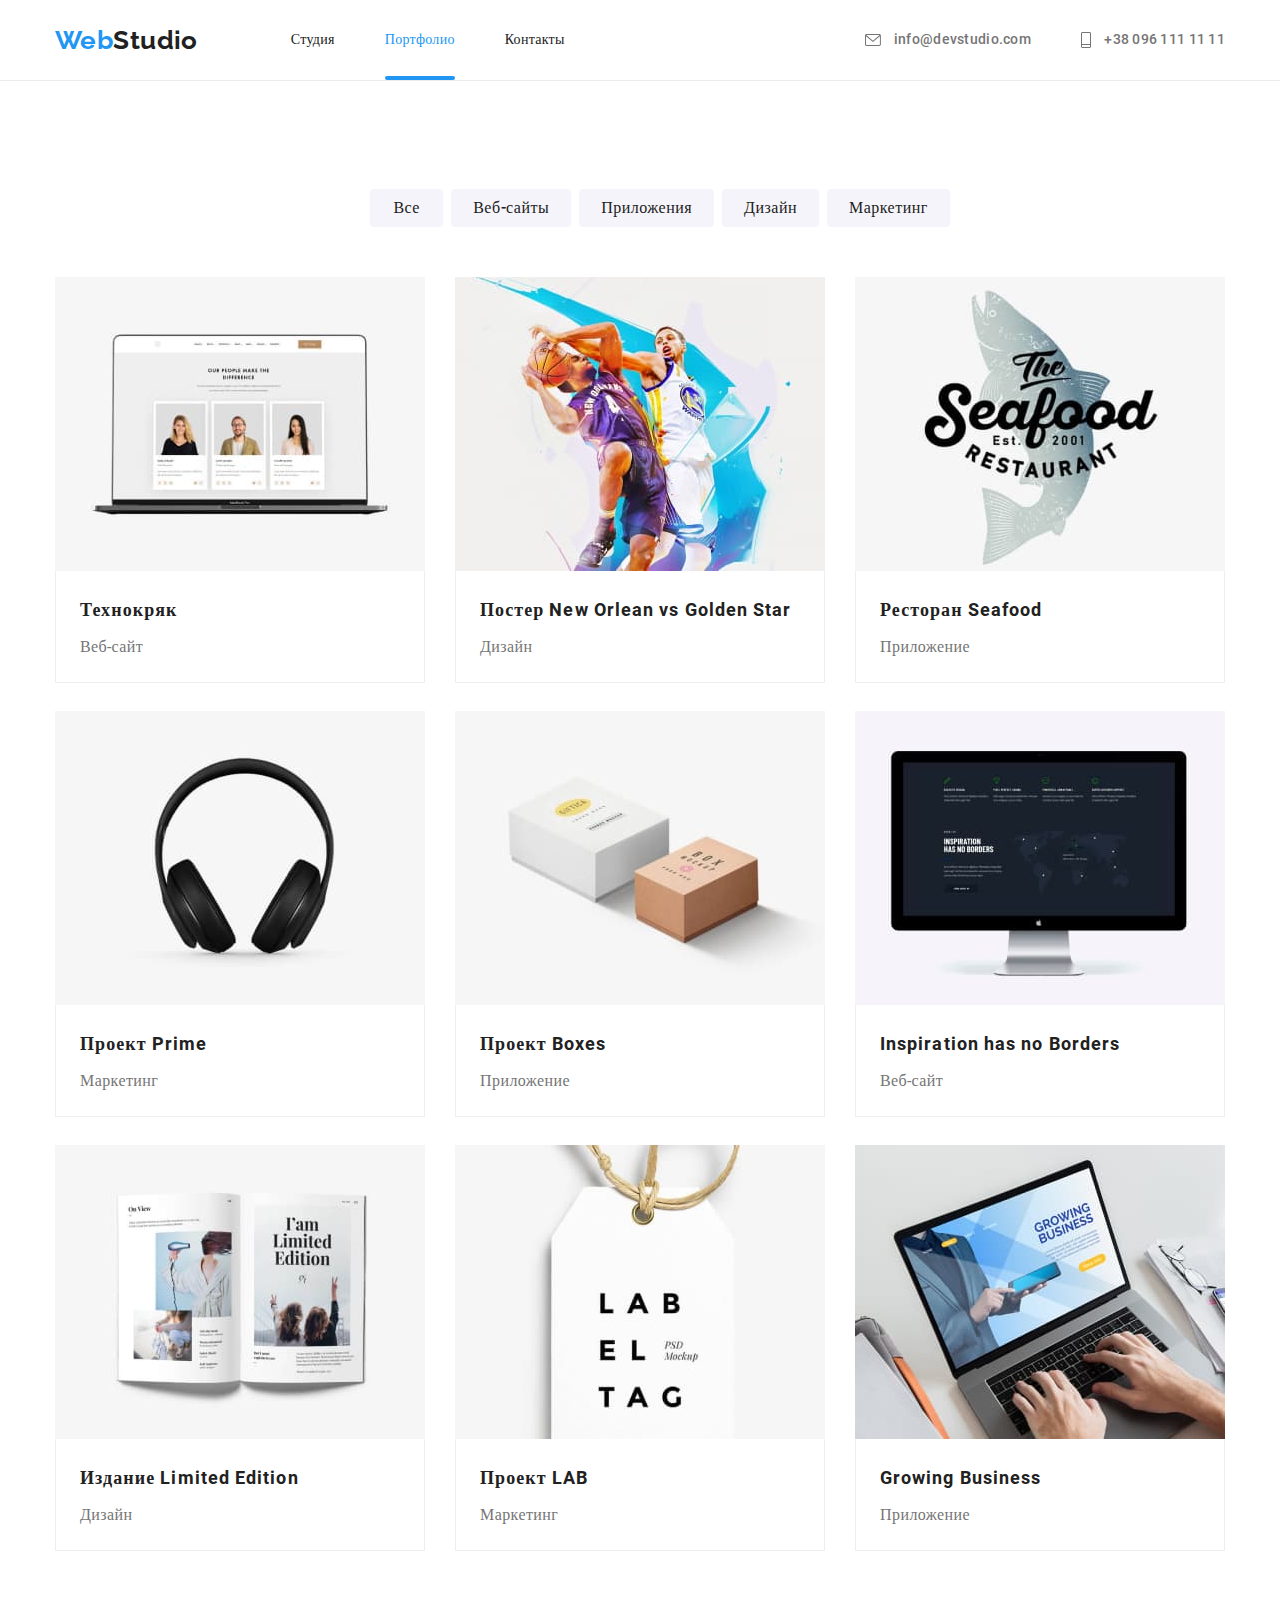
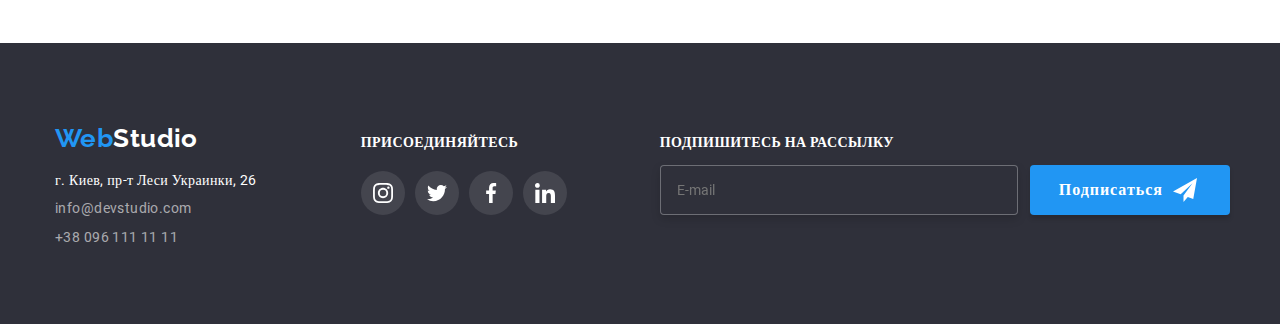
==== commit db2ea5ef: "1" ====
--- a/portfolio.html
+++ b/portfolio.html
@@ -6,15 +6,15 @@
     <title>Document</title>
 
     <link rel="preconnect" href="https://fonts.gstatic.com" />
-    <!--<link
+    <link
       href="https://fonts.googleapis.com/css2?family=Raleway:wght@700&family=Roboto:wght@400;500;700&display=swap"
       rel="stylesheet"
     />
-    <link
+    <!--<link
       rel="stylesheet"
       href="https://cdnjs.cloudflare.com/ajax/libs/modern-normalize/1.0.0/modern-normalize.min.css"
-    />-->
-    <link rel="stylesheet" href="./css/style.css" />
+    />
+    <link rel="stylesheet" href="./css/style.css" /-->
     <link rel="stylesheet" href="./css/main.min.css" />
   </head>
 
--- a/css/main.min.css
+++ b/css/main.min.css
@@ -1,3 +1,3 @@
-.main-nav,.networks,.button-mailing{display:flex;align-items:center}.button,.features-item,.klient,.clients-element,.clients-icon{display:flex;align-items:center;justify-content:center}.networks-link:hover,.networks-link:focus,.seti-icon:hover,.seti-icon:focus,.social-link:hover,.social-link:focus,.button-nav .link:hover,.button-nav .link:focus{background-color:#2196f3;color:#fff}.form-input:focus,.form-input:hover,.form-img:hover,.form-img:focus,.form-comment:focus,.form-comment:hover{fill:#2196f3;border:1px solid #2196f3}.button,.button-submit,.button-mailing{width:200px;height:50px;font-style:normal;font-weight:bold;font-size:16px;line-height:1.87;letter-spacing:0.06em;background-color:#2196f3;color:#fff;outline:transparent;border:none;text-decoration:none;box-shadow:0px 4px 4px rgba(0,0,0,0.15);border-radius:4px;cursor:pointer}/*! modern-normalize v1.0.0 | MIT License | https://github.com/sindresorhus/modern-normalize */*,*::before,*::after{box-sizing:border-box}:root{-moz-tab-size:4;tab-size:4}html{line-height:1.15;-webkit-text-size-adjust:100%}body{margin:0}body{font-family:system-ui,-apple-system,"Segoe UI",Roboto,Helvetica,Arial,sans-serif,"Apple Color Emoji","Segoe UI Emoji"}hr{height:0;color:inherit}abbr[title]{text-decoration:underline dotted}b,strong{font-weight:bolder}code,kbd,samp,pre{font-family:ui-monospace, SFMono-Regular, Consolas, "Liberation Mono", Menlo,- monospace;font-size:1em}small{font-size:80%}sub,sup{font-size:75%;line-height:0;position:relative;vertical-align:baseline}sub{bottom:-0.25em}sup{top:-0.5em}table{text-indent:0;border-color:inherit}button,input,optgroup,select,textarea{font-family:inherit;font-size:100%;line-height:1.15;margin:0}button,select{text-transform:none}button,[type="button"],[type="reset"],[type="submit"]{-webkit-appearance:button}::-moz-focus-inner{border-style:none;padding:0}:-moz-focusring{outline:1px dotted ButtonText}:-moz-ui-invalid{box-shadow:none}legend{padding:0}progress{vertical-align:baseline}::-webkit-inner-spin-button,::-webkit-outer-spin-button{height:auto}[type="search"]{-webkit-appearance:textfield;outline-offset:-2px}::-webkit-search-decoration{-webkit-appearance:none}::-webkit-file-upload-button{-webkit-appearance:button;font:inherit}summary{display:list-item}body{background-color:#fff;color:#757575;font-family:"Roboto";font-style:normal;font-weight:normal;font-size:14px;line-height:1.71;letter-spacing:0.03em}.container{margin-left:auto;margin-right:auto;width:1200px;padding-bottom:0px;padding-left:15px;padding-right:15px}header{border-bottom-width:1px;border-bottom-style:solid;border-bottom-color:#ececec}.section-title{color:#212121;margin-top:0}ul{list-style:none}ul.list{padding:0px;margin:0px;list-style:none}li.item{padding:0px;margin:0px;list-style:none}img{display:block;max-width:100%;height:auto}h1,h2,h3{margin:0px}textarea{resize:none}span{color:#2196f3}.logo{margin-right:93px;color:#212121;font-family:"Raleway";font-weight:bold;font-size:26px;line-height:1.19;text-decoration:none;transition:color 250ms cubic-bezier(0.4, 0, 0.2, 1)}.logo:hover,.logo:focus{color:#2196f3}.link:hover,.link:focus{color:#212121}.site-nav{display:flex}.site-nav .item:not(:last-child){margin-right:50px}.site-nav .link{display:block;padding-bottom:32px;padding-top:32px;color:#212121;font-family:"Roboto";font-style:normal;font-weight:500;font-size:14px;line-height:1.14;letter-spacing:0.02em;text-decoration:none;transition:color 250ms cubic-bezier(0.4, 0, 0.2, 1)}.site-nav .link:hover,.site-nav .link:focus{color:#2196f3}.site-nav .link.current{color:#2196f3;position:relative}.link.current::before{content:"";position:absolute;width:100%;height:4px;top:76px;background:#2196f3;border-radius:2px}.aut-nav{display:flex;margin-left:auto}.aut-nav .item:not(:last-child){margin-right:50px}.aut-nav .link{color:#757575;font-family:"Roboto";font-style:normal;font-weight:500;font-size:14px;line-height:1.14;letter-spacing:0.02em;text-decoration:none;transition:color 250ms cubic-bezier(0.4, 0, 0.2, 1)}.aut-nav .link:hover,.aut-nav .link:focus{color:#2196f3}.aut-envelope{width:16px;height:12px;margin-right:10px}.aut-tel{width:10px;height:16px;margin-right:10px}.link-icon{fill:currentColor;vertical-align:middle}.hero{display:flex;justify-content:center;text-align:center;padding-top:200px;padding-bottom:200px;background-color:#2f303a;max-width:1600px;height:600px;margin-left:auto;margin-right:auto;background-image:linear-gradient(to right, rgba(47,48,58,0.4), rgba(47,48,58,0.4)),url(../images/fon.jpg);background-repeat:no-repeat;background-size:cover;background-position:center}.hero-title{font-family:"Roboto";font-style:normal;font-weight:900;font-size:44px;line-height:60px;letter-spacing:0.06em;text-transform:uppercase;color:#fff;margin:0}.button{margin-top:30px;margin-left:auto;margin-right:auto}.backdrop{position:fixed;left:0px;top:0px;z-index:2;width:100%;height:100%;background-color:rgba(0,0,0,0.2);opacity:1;transition:opacity 250ms cubic-bezier(0.4, 0, 0.2, 1)}.backdrop.is-hidden{opacity:0;pointer-events:none}.modal{top:50%;left:50%;position:absolute;transform:translate(-50%, -50%);background-color:#fff;min-width:528px;min-height:581px;box-shadow:0px 1px 3px rgba(0,0,0,0.12),0px 1px 1px rgba(0,0,0,0.14),0px 2px 1px rgba(0,0,0,0.2);border-radius:4px}.modal-header{left:576px;top:261px;font-family:"Roboto";font-style:normal;font-weight:bold;font-size:20px;line-height:23px;text-align:center;letter-spacing:0.03em;padding-bottom:12px;margin:0px;color:#212121}.close{position:absolute;top:0px;right:0px;padding-right:8px;padding-top:8px;fill:currentColor;cursor:pointer;transition:fill 250ms cubic-bezier(0.4, 0, 0.2, 1)}.close:focus,.close:hover{fill:#2196f3;color:#2196f3}.form{width:528px;height:581px;left:536px;top:221px;background-color:#fff;box-shadow:0px 1px 3px rgba(0,0,0,0.12),0px 1px 1px rgba(0,0,0,0.14),0px 2px 1px rgba(0,0,0,0.2);border-radius:4px;padding:40px}.form-field{position:relative;display:flex;flex-direction:column;text-align:left;font-family:"Roboto";font-style:normal;font-weight:normal;font-size:12px;line-height:1.17;letter-spacing:0.01em;color:#757575;margin-bottom:10px}.form-field textarea::placeholder{width:416px;height:96px;left:592px;top:530px;font-family:"Roboto";font-style:normal;font-weight:normal;font-size:12px;line-height:14px;letter-spacing:0.01em;color:rgba(117,117,117,0.5)}.form-label{margin-bottom:4px;font-family:"Roboto";font-style:normal;font-weight:normal;font-size:12px;line-height:14px}.form-input{width:448px;height:40px;left:576px;top:382px;padding-left:42px;border:1px solid rgba(33,33,33,0.2);box-sizing:border-box;border-radius:4px;cursor:pointer;outline:transparent;letter-spacing:0.01em;transition:border-color 250ms cubic-bezier(0.4, 0, 0.2, 1)}.form-input:focus ~ .form-img,.form-input:hover ~ .form-img{fill:#2196f3;border-color:#2196f3}.form-img{position:absolute;top:55%;left:14px;transition:border-color 250ms cubic-bezier(0.4, 0, 0.2, 1);margin-right:15px;transition:fill 250ms cubic-bezier(0.4, 0, 0.2, 1)}.form-comment{width:448px;height:120px;left:576px;top:518px;cursor:pointer;border:1px solid rgba(33,33,33,0.2);box-sizing:border-box;border-radius:4px;margin-bottom:20px;padding:12px 16px;outline:transparent;transition:border-color 250ms cubic-bezier(0.4, 0, 0.2, 1)}.button-submit{left:700px;top:712px;margin-top:30px;margin-bottom:40px;padding-top:10px;padding-bottom:10px}.checkbox{display:inline}.checkbox-label{display:inline-flex;align-items:center;font-family:"Roboto";font-style:normal;font-weight:normal;font-size:12px;line-height:1.71px;letter-spacing:0.03em;color:#757575}.checkbox-input{-webkit-appearance:none;-moz-appearance:none;appearance:none;position:absolute}.checkbox-input:checked+.checkbox-icon{background-color:#2196f3;border-color:#2196f3;background-image:url("../images/icon1check.svg");background-size:contain;background-origin:border-box}.checkbox-icon{display:inline-block;width:16px;height:15px;background:#fff;margin-right:7px;border-radius:2px;border:2px solid #212121}.checkbox-terms{color:#2196f3;margin-left:3px}.features{padding-top:94px;padding-bottom:94px}.features .list{display:flex;justify-content:space-between}.features-item{height:120px;background:#f5f4fa;border-radius:4px;margin-bottom:30px;border:1px solid #f5f4fa;transition:border-color 250ms cubic-bezier(0.4, 0, 0.2, 1)}.features-item:focus,.features-item:hover{border-color:#2196f3;fill:#2196f3}.features-icon{display:flex;width:70px;height:70px;transition:fill 250ms cubic-bezier(0.4, 0, 0.2, 1)}.features-title{color:#212121;font-family:"Roboto";font-style:normal;font-weight:bold;font-size:14px;line-height:1.14;text-transform:uppercase;margin-bottom:10px}.features-title-text{width:270px;height:75px;font-family:"Roboto";font-style:normal;font-weight:normal;font-size:14px;line-height:1.71;letter-spacing:0.03em;color:#757575}.work{padding-bottom:94px;display:flex}.work-title{color:#212121;font-family:"Roboto";font-style:normal;font-weight:bold;font-size:36px;line-height:1.19;text-align:center;margin-bottom:50px}.flex-element{margin-right:30px;position:relative}.flex-element:nth-child(3n){margin-right:0}.flex-element>.subtitle{position:absolute;font-family:"Roboto";font-style:normal;font-weight:bold;font-size:14px;line-height:1.14;text-align:center;letter-spacing:0.03em;text-transform:uppercase;color:#fff;bottom:0;width:100%;padding:27px 0px;margin:0px;background-color:rgba(47,48,58,0.8)}.team{padding-bottom:94px;padding-top:94px;display:flex;background:#f5f4fa}.team-title{color:#212121;font-family:"Roboto";font-style:normal;font-weight:bold;font-size:36px;line-height:1.19;text-align:center;margin-bottom:50px}.team-element{margin-right:30px;background:#fff;border-radius:0px 0px 4px 4px;box-shadow:0px 1px 3px rgba(0,0,0,0.12),0px 1px 1px rgba(0,0,0,0.14),0px 2px 1px rgba(0,0,0,0.2)}.team-element:nth-child(4n){margin-right:0}.team-name{color:#212121;font-family:"Roboto";font-style:normal;font-weight:500;font-size:16px;line-height:1.9;text-align:center;margin-top:30px;margin-bottom:10px}.team-name-text{font-family:"Roboto";font-style:normal;font-weight:normal;font-size:16px;line-height:1.9;text-align:center}.networks{justify-content:space-between;padding-left:32px;padding-right:32px;padding-bottom:30px;color:#afb1b8}.networks-link{display:flex;width:44px;height:44px;margin-right:10px;cursor:pointer;border-radius:50%;background-color:rgba(255,255,255,0.1);transition:background-color 250ms cubic-bezier(0.4, 0, 0.2, 1)}.networks-link:nth-child(4n){margin-right:0px}.seti-icon{display:inline-block;margin:12px;fill:currentColor;transition:color 250ms cubic-bezier(0.4, 0, 0.2, 1)}.klient{padding-bottom:94px;padding-top:94px}.klient-title{font-family:"Roboto";font-style:normal;font-weight:bold;font-size:36px;line-height:1.16;text-align:center;letter-spacing:0.03em;margin-bottom:50px;color:#212121}.clients{padding:0px;margin:0px;display:flex;color:#afb1b8}.clients-element{width:170px;height:90px;border:1px solid #afb1b8;box-sizing:border-box;border-radius:4px;margin-right:30px;cursor:pointer;transition:color 250ms cubic-bezier(0.4, 0, 0.2, 1)}.clients-element:focus,.clients-element:hover{border-color:#2196f3;color:#2196f3}.clients-element:nth-child(6n){margin-right:0px}.clients-icon{height:50px;fill:currentColor}.footer{background-color:#2f303a;padding-top:60px;padding-bottom:60px}.footer-list{padding:0px;list-style:none;height:81px;width:231px;display:flex;flex-direction:column;justify-content:space-between}.adress{background-color:#2f303a;color:#fff;font-family:"Roboto";font-style:normal;font-weight:400;font-size:14px;line-height:1.71;display:flex;align-items:baseline}.adress-list{margin-top:20px;margin-right:70px}.adress .logo{color:#fff}.adress .logo:hover,.adress .logo:focus{color:#2196f3}.adress .link{color:rgba(255,255,255,0.6);text-decoration:none;padding-bottom:9px;transition:color 250ms cubic-bezier(0.4, 0, 0.2, 1)}.adress .link:hover,.adress .link:focus{color:#2196f3}.adress-link{color:#fff;font-family:"Roboto";font-style:normal;font-weight:400;font-size:14px;line-height:1.71;text-decoration:none}.social{width:206px;height:80px}.social-slogan{width:145px;font-family:"Roboto";font-style:normal;font-weight:bold;font-size:14px;line-height:1.14;letter-spacing:0.03em;text-transform:uppercase;color:#fff;padding-bottom:20px;margin:0px}.social-link{display:flex;width:44px;height:44px;margin-right:10px;border-radius:0px 0px 4px 4px;border-radius:50%;background:rgba(255,255,255,0.1);transition:background-color 250ms cubic-bezier(0.4, 0, 0.2, 1)}.websocial-list{display:flex;padding:0px;margin:0px;cursor:pointer}.seti-icon{display:inline-block;margin:12px;fill:currentColor}.mailing{display:flex;flex-direction:column;padding-left:93px}.mailing-slogan{font-family:"Roboto";font-style:normal;font-weight:bold;font-size:14px;line-height:1.14;letter-spacing:0.03em;text-transform:uppercase;color:#fff}.mailing-field{display:flex}.mailing-input{width:358px;height:50px;left:815px;top:2785px;padding-left:16px;border:1px solid rgba(255,255,255,0.3);box-sizing:border-box;filter:drop-shadow(0px 4px 4px rgba(0,0,0,0.15));border-radius:4px;outline:transparent;background-color:#2f303a;color:#757575}.button-mailing{height:50px;margin-left:12px;padding-left:29px;padding-right:28px;padding-top:10px;padding-bottom:10px}.mailing-send{margin:13px 0px 13px 10px}.site-nav .link.current{color:#2196f3}.flex-container{padding-top:94px;padding-bottom:94px;width:1170px}.button-item{margin-bottom:50px}.name:not(:last-child){margin-right:8px}.button-nav .link{display:inline-block;color:#212121;font-family:inherit;background-color:#f5f4fa;font-family:"Roboto";font-style:normal;font-weight:500;font-size:16px;line-height:1.62;letter-spacing:0.03em;padding:6px 22px;min-width:73px;text-align:center;border-radius:4px;border:none;outline:transparent;cursor:pointer;transition:color 250ms cubic-bezier(0.4, 0, 0.2, 1),background-color 250ms cubic-bezier(0.4, 0, 0.2, 1)}.button-nav .link:hover,.button-nav .link:focus{box-shadow:0px 3px 1px rgba(0,0,0,0.1),0px 1px 2px rgba(0,0,0,0.08),0px 2px 2px rgba(0,0,0,0.12)}.button-nav{display:flex;justify-content:center}.cards{display:block;margin-right:30px;margin-bottom:30px;cursor:pointer;width:370px;height:404px}.cards:nth-child(3n){margin-right:0px}.cards:nth-child(n+7){margin-bottom:0px}.cards-thumb{position:relative;overflow:hidden}.cards .link{display:block}.cards:hover .text-overlay{transform:translateY(0)}.cards:hover{box-shadow:0px 1px 1px rgba(0,0,0,0.12),0px 4px 4px rgba(0,0,0,0.06),1px 4px 6px rgba(0,0,0,0.16)}.text-overlay{position:absolute;top:0;left:0;width:100%;height:100%;background-color:rgba(33,150,243,0.9);transform:translateY(100%);transition:transform 250ms cubic-bezier(0.4, 0, 0.2, 1)}.text-thumb{padding:63px 24px;font-family:"Roboto";font-style:normal;font-weight:normal;font-size:18px;line-height:1.56;letter-spacing:0.03em;color:#fff}.card-content{border:1px solid #eeeeee;box-sizing:border-box;border-top-color:#fff;padding-top:20px;padding-bottom:20px;padding-right:24px;padding-left:24px}.portfolio-title{color:#212121;font-family:"Roboto";font-style:normal;font-weight:bold;font-size:18px;line-height:2;letter-spacing:0.06em;padding-bottom:4px}.portfolio-list{font-family:"Roboto";font-style:normal;font-weight:normal;font-size:16px;line-height:1.87;margin:0px}.portfolio-nav{display:flex;flex-wrap:wrap;margin-top:50px}
+.main-nav,.networks,.button-mailing{display:flex;align-items:center}.button,.features-item,.klient,.clients-element,.clients-icon{display:flex;align-items:center;justify-content:center}.networks-link:hover,.networks-link:focus,.seti-icon:hover,.seti-icon:focus,.social-link:hover,.social-link:focus,.button-nav .link:hover,.button-nav .link:focus{background-color:#2196f3;color:#fff}.form-input:focus,.form-input:hover,.form-img:hover,.form-img:focus,.form-comment:focus,.form-comment:hover{fill:#2196f3;border:1px solid #2196f3}.button,.button-submit,.button-mailing{width:200px;height:50px;font-style:normal;font-weight:bold;font-size:16px;line-height:1.87;letter-spacing:0.06em;background-color:#2196f3;color:#fff;outline:transparent;border:none;text-decoration:none;box-shadow:0px 4px 4px rgba(0,0,0,0.15);border-radius:4px;cursor:pointer}@font-face{font-family:"Roboto";font-style:normal;font-weight:400;src:url("/fonts/roboto-v20-latin-regular.woff2") format("woff2"),url("/fonts/roboto-v20-latin-regular.woff") format("woff")}@font-face{font-family:"Roboto";font-style:normal;font-weight:500;src:url("/fonts/roboto-v20-latin-500.woff2") format("woff2"),url("/fonts/roboto-v20-latin-500.woff") format("woff")}@font-face{font-family:"Roboto";font-style:normal;font-weight:bold;src:url("/fonts/roboto-v20-latin-700.woff2") format("woff2"),url("/fonts/roboto-v20-latin-700.woff") format("woff")}@font-face{font-family:"Roboto";font-style:normal;font-weight:900;src:url("/fonts/roboto-v20-latin-900.woff2") format("woff2"),url("/fonts/roboto-v20-latin-900.woff") format("woff")}@font-face{font-family:"Raleway";font-style:normal;font-weight:700;src:url("/fonts/raleway-v18-latin-700.woff2") format("woff2"),url("/fonts/raleway-v18-latin-700.woff") format("woff")}@font-face{font-family:"Raleway";font-style:normal;font-weight:900;src:url("/fonts/raleway-v18-latin-900.woff2") format("woff2"),url("/fonts/raleway-v18-latin-900.woff") format("woff")}/*! modern-normalize v1.0.0 | MIT License | https://github.com/sindresorhus/modern-normalize */*,*::before,*::after{box-sizing:border-box}:root{-moz-tab-size:4;tab-size:4}html{line-height:1.15;-webkit-text-size-adjust:100%}body{margin:0}body{font-family:system-ui,-apple-system,"Segoe UI",Roboto,Helvetica,Arial,sans-serif,"Apple Color Emoji","Segoe UI Emoji"}hr{height:0;color:inherit}abbr[title]{text-decoration:underline dotted}b,strong{font-weight:bolder}code,kbd,samp,pre{font-family:ui-monospace, SFMono-Regular, Consolas, "Liberation Mono", Menlo,+ monospace;font-size:1em}small{font-size:80%}sub,sup{font-size:75%;line-height:0;position:relative;vertical-align:baseline}sub{bottom:-0.25em}sup{top:-0.5em}table{text-indent:0;border-color:inherit}button,input,optgroup,select,textarea{font-family:inherit;font-size:100%;line-height:1.15;margin:0}button,select{text-transform:none}button,[type="button"],[type="reset"],[type="submit"]{-webkit-appearance:button}::-moz-focus-inner{border-style:none;padding:0}:-moz-focusring{outline:1px dotted ButtonText}:-moz-ui-invalid{box-shadow:none}legend{padding:0}progress{vertical-align:baseline}::-webkit-inner-spin-button,::-webkit-outer-spin-button{height:auto}[type="search"]{-webkit-appearance:textfield;outline-offset:-2px}::-webkit-search-decoration{-webkit-appearance:none}::-webkit-file-upload-button{-webkit-appearance:button;font:inherit}summary{display:list-item}body{background-color:#fff;color:#757575;font-family:"Roboto";font-style:normal;font-weight:normal;font-size:14px;line-height:1.71;letter-spacing:0.03em}.container{margin-left:auto;margin-right:auto;width:1200px;padding-bottom:0px;padding-left:15px;padding-right:15px}header{border-bottom-width:1px;border-bottom-style:solid;border-bottom-color:#ececec}.section-title{color:#212121;margin-top:0}ul{list-style:none}ul.list{padding:0px;margin:0px;list-style:none}li.item{padding:0px;margin:0px;list-style:none}img{display:block;max-width:100%;height:auto}h1,h2,h3{margin:0px}textarea{resize:none}span{color:#2196f3}.logo{margin-right:93px;color:#212121;font-family:"Raleway";font-weight:bold;font-size:26px;line-height:1.19;text-decoration:none;transition:color 250ms cubic-bezier(0.4, 0, 0.2, 1)}.logo:hover,.logo:focus{color:#2196f3}.link:hover,.link:focus{color:#212121}.site-nav{display:flex}.site-nav .item:not(:last-child){margin-right:50px}.site-nav .link{display:block;padding-bottom:32px;padding-top:32px;color:#212121;font-family:"Roboto";font-style:normal;font-weight:500;font-size:14px;line-height:1.14;letter-spacing:0.02em;text-decoration:none;transition:color 250ms cubic-bezier(0.4, 0, 0.2, 1)}.site-nav .link:hover,.site-nav .link:focus{color:#2196f3}.site-nav .link.current{color:#2196f3;position:relative}.link.current::before{content:"";position:absolute;width:100%;height:4px;top:76px;background:#2196f3;border-radius:2px}.aut-nav{display:flex;margin-left:auto}.aut-nav .item:not(:last-child){margin-right:50px}.aut-nav .link{color:#757575;font-family:"Roboto";font-style:normal;font-weight:500;font-size:14px;line-height:1.14;letter-spacing:0.02em;text-decoration:none;transition:color 250ms cubic-bezier(0.4, 0, 0.2, 1)}.aut-nav .link:hover,.aut-nav .link:focus{color:#2196f3}.aut-envelope{width:16px;height:12px;margin-right:10px}.aut-tel{width:10px;height:16px;margin-right:10px}.link-icon{fill:currentColor;vertical-align:middle}.hero{display:flex;justify-content:center;text-align:center;padding-top:200px;padding-bottom:200px;background-color:#2f303a;max-width:1600px;height:600px;margin-left:auto;margin-right:auto;background-image:linear-gradient(to right, rgba(47,48,58,0.4), rgba(47,48,58,0.4)),url(../images/fon.jpg);background-repeat:no-repeat;background-size:cover;background-position:center}.hero-title{font-family:"Roboto";font-style:normal;font-weight:900;font-size:44px;line-height:60px;letter-spacing:0.06em;text-transform:uppercase;color:#fff;margin:0}.button{margin-top:30px;margin-left:auto;margin-right:auto}.backdrop{position:fixed;left:0px;top:0px;z-index:2;width:100%;height:100%;background-color:rgba(0,0,0,0.2);opacity:1;transition:opacity 250ms cubic-bezier(0.4, 0, 0.2, 1)}.backdrop.is-hidden{opacity:0;pointer-events:none}.modal{top:50%;left:50%;position:absolute;transform:translate(-50%, -50%);background-color:#fff;min-width:528px;min-height:581px;box-shadow:0px 1px 3px rgba(0,0,0,0.12),0px 1px 1px rgba(0,0,0,0.14),0px 2px 1px rgba(0,0,0,0.2);border-radius:4px}.modal-header{left:576px;top:261px;font-family:"Roboto";font-style:normal;font-weight:bold;font-size:20px;line-height:23px;text-align:center;letter-spacing:0.03em;padding-bottom:12px;margin:0px;color:#212121}.close{position:absolute;top:0px;right:0px;padding-right:8px;padding-top:8px;fill:currentColor;cursor:pointer;transition:fill 250ms cubic-bezier(0.4, 0, 0.2, 1)}.close:focus,.close:hover{fill:#2196f3;color:#2196f3}.form{width:528px;height:581px;left:536px;top:221px;background-color:#fff;box-shadow:0px 1px 3px rgba(0,0,0,0.12),0px 1px 1px rgba(0,0,0,0.14),0px 2px 1px rgba(0,0,0,0.2);border-radius:4px;padding:40px}.form-field{position:relative;display:flex;flex-direction:column;text-align:left;font-family:"Roboto";font-style:normal;font-weight:normal;font-size:12px;line-height:1.17;letter-spacing:0.01em;color:#757575;margin-bottom:10px}.form-field textarea::placeholder{width:416px;height:96px;left:592px;top:530px;font-family:"Roboto";font-style:normal;font-weight:normal;font-size:12px;line-height:14px;letter-spacing:0.01em;color:rgba(117,117,117,0.5)}.form-label{margin-bottom:4px;font-family:"Roboto";font-style:normal;font-weight:normal;font-size:12px;line-height:14px}.form-input{width:448px;height:40px;left:576px;top:382px;padding-left:42px;border:1px solid rgba(33,33,33,0.2);box-sizing:border-box;border-radius:4px;cursor:pointer;outline:transparent;letter-spacing:0.01em;transition:border-color 250ms cubic-bezier(0.4, 0, 0.2, 1)}.form-input:focus ~ .form-img,.form-input:hover ~ .form-img{fill:#2196f3;border-color:#2196f3}.form-img{position:absolute;top:55%;left:14px;transition:border-color 250ms cubic-bezier(0.4, 0, 0.2, 1);margin-right:15px;transition:fill 250ms cubic-bezier(0.4, 0, 0.2, 1)}.form-comment{width:448px;height:120px;left:576px;top:518px;cursor:pointer;border:1px solid rgba(33,33,33,0.2);box-sizing:border-box;border-radius:4px;margin-bottom:20px;padding:12px 16px;outline:transparent;transition:border-color 250ms cubic-bezier(0.4, 0, 0.2, 1)}.button-submit{left:700px;top:712px;margin-top:30px;margin-bottom:40px;padding-top:10px;padding-bottom:10px}.checkbox{display:inline}.checkbox-label{display:inline-flex;align-items:center;font-family:"Roboto";font-style:normal;font-weight:normal;font-size:12px;line-height:1.71px;letter-spacing:0.03em;color:#757575}.checkbox-input{-webkit-appearance:none;-moz-appearance:none;appearance:none;position:absolute}.checkbox-input:checked+.checkbox-icon{background-color:#2196f3;border-color:#2196f3;background-image:url("../images/icon1check.svg");background-size:contain;background-origin:border-box}.checkbox-icon{display:inline-block;width:16px;height:15px;background:#fff;margin-right:7px;border-radius:2px;border:2px solid #212121}.checkbox-terms{color:#2196f3;margin-left:3px}.features{padding-top:94px;padding-bottom:94px}.features .list{display:flex;justify-content:space-between}.features-item{height:120px;background:#f5f4fa;border-radius:4px;margin-bottom:30px;border:1px solid #f5f4fa;transition:border-color 250ms cubic-bezier(0.4, 0, 0.2, 1)}.features-item:focus,.features-item:hover{border-color:#2196f3;fill:#2196f3}.features-icon{display:flex;width:70px;height:70px;transition:fill 250ms cubic-bezier(0.4, 0, 0.2, 1)}.features-title{color:#212121;font-family:"Roboto";font-style:normal;font-weight:bold;font-size:14px;line-height:1.14;text-transform:uppercase;margin-bottom:10px}.features-title-text{width:270px;height:75px;font-family:"Roboto";font-style:normal;font-weight:normal;font-size:14px;line-height:1.71;letter-spacing:0.03em;color:#757575}.work{padding-bottom:94px;display:flex}.work-title{color:#212121;font-family:"Roboto";font-style:normal;font-weight:bold;font-size:36px;line-height:1.19;text-align:center;margin-bottom:50px}.flex-element{margin-right:30px;position:relative}.flex-element:nth-child(3n){margin-right:0}.flex-element>.subtitle{position:absolute;font-family:"Roboto";font-style:normal;font-weight:bold;font-size:14px;line-height:1.14;text-align:center;letter-spacing:0.03em;text-transform:uppercase;color:#fff;bottom:0;width:100%;padding:27px 0px;margin:0px;background-color:rgba(47,48,58,0.8)}.team{padding-bottom:94px;padding-top:94px;display:flex;background:#f5f4fa}.team-title{color:#212121;font-family:"Roboto";font-style:normal;font-weight:bold;font-size:36px;line-height:1.19;text-align:center;margin-bottom:50px}.team-element{margin-right:30px;background:#fff;border-radius:0px 0px 4px 4px;box-shadow:0px 1px 3px rgba(0,0,0,0.12),0px 1px 1px rgba(0,0,0,0.14),0px 2px 1px rgba(0,0,0,0.2)}.team-element:nth-child(4n){margin-right:0}.team-name{color:#212121;font-family:"Roboto";font-style:normal;font-weight:500;font-size:16px;line-height:1.9;text-align:center;margin-top:30px;margin-bottom:10px}.team-name-text{font-family:"Roboto";font-style:normal;font-weight:normal;font-size:16px;line-height:1.9;text-align:center}.networks{justify-content:space-between;padding-left:32px;padding-right:32px;padding-bottom:30px;color:#afb1b8}.networks-link{display:flex;width:44px;height:44px;margin-right:10px;cursor:pointer;border-radius:50%;background-color:rgba(255,255,255,0.1);transition:background-color 250ms cubic-bezier(0.4, 0, 0.2, 1)}.networks-link:nth-child(4n){margin-right:0px}.seti-icon{display:inline-block;margin:12px;fill:currentColor;transition:color 250ms cubic-bezier(0.4, 0, 0.2, 1)}.klient{padding-bottom:94px;padding-top:94px}.klient-title{font-family:"Roboto";font-style:normal;font-weight:bold;font-size:36px;line-height:1.16;text-align:center;letter-spacing:0.03em;margin-bottom:50px;color:#212121}.clients{padding:0px;margin:0px;display:flex;color:#afb1b8}.clients-element{width:170px;height:90px;border:1px solid #afb1b8;box-sizing:border-box;border-radius:4px;margin-right:30px;cursor:pointer;transition:color 250ms cubic-bezier(0.4, 0, 0.2, 1)}.clients-element:focus,.clients-element:hover{border-color:#2196f3;color:#2196f3}.clients-element:nth-child(6n){margin-right:0px}.clients-icon{height:50px;fill:currentColor}.footer{background-color:#2f303a;padding-top:60px;padding-bottom:60px}.footer-list{padding:0px;list-style:none;height:81px;width:231px;display:flex;flex-direction:column;justify-content:space-between}.adress{background-color:#2f303a;color:#fff;font-family:"Roboto";font-style:normal;font-weight:400;font-size:14px;line-height:1.71;display:flex;align-items:baseline}.adress-list{margin-top:20px;margin-right:70px}.adress .logo{color:#fff}.adress .logo:hover,.adress .logo:focus{color:#2196f3}.adress .link{color:rgba(255,255,255,0.6);text-decoration:none;padding-bottom:9px;transition:color 250ms cubic-bezier(0.4, 0, 0.2, 1)}.adress .link:hover,.adress .link:focus{color:#2196f3}.adress-link{color:#fff;font-family:"Roboto";font-style:normal;font-weight:400;font-size:14px;line-height:1.71;text-decoration:none}.social{width:206px;height:80px}.social-slogan{width:145px;font-family:"Roboto";font-style:normal;font-weight:bold;font-size:14px;line-height:1.14;letter-spacing:0.03em;text-transform:uppercase;color:#fff;padding-bottom:20px;margin:0px}.social-link{display:flex;width:44px;height:44px;margin-right:10px;border-radius:0px 0px 4px 4px;border-radius:50%;background:rgba(255,255,255,0.1);transition:background-color 250ms cubic-bezier(0.4, 0, 0.2, 1)}.websocial-list{display:flex;padding:0px;margin:0px;cursor:pointer}.seti-icon{display:inline-block;margin:12px;fill:currentColor}.mailing{display:flex;flex-direction:column;padding-left:93px}.mailing-slogan{font-family:"Roboto";font-style:normal;font-weight:bold;font-size:14px;line-height:1.14;letter-spacing:0.03em;text-transform:uppercase;color:#fff}.mailing-field{display:flex}.mailing-input{width:358px;height:50px;left:815px;top:2785px;padding-left:16px;border:1px solid rgba(255,255,255,0.3);box-sizing:border-box;filter:drop-shadow(0px 4px 4px rgba(0,0,0,0.15));border-radius:4px;outline:transparent;background-color:#2f303a;color:#757575}.button-mailing{height:50px;margin-left:12px;padding-left:29px;padding-right:28px;padding-top:10px;padding-bottom:10px}.mailing-send{margin:13px 0px 13px 10px}.site-nav .link.current{color:#2196f3}.flex-container{padding-top:94px;padding-bottom:94px;width:1170px}.button-item{margin-bottom:50px}.name:not(:last-child){margin-right:8px}.button-nav .link{display:inline-block;color:#212121;font-family:inherit;background-color:#f5f4fa;font-family:"Roboto";font-style:normal;font-weight:500;font-size:16px;line-height:1.62;letter-spacing:0.03em;padding:6px 22px;min-width:73px;text-align:center;border-radius:4px;border:none;outline:transparent;cursor:pointer;transition:color 250ms cubic-bezier(0.4, 0, 0.2, 1),background-color 250ms cubic-bezier(0.4, 0, 0.2, 1)}.button-nav .link:hover,.button-nav .link:focus{box-shadow:0px 3px 1px rgba(0,0,0,0.1),0px 1px 2px rgba(0,0,0,0.08),0px 2px 2px rgba(0,0,0,0.12)}.button-nav{display:flex;justify-content:center}.cards{display:block;margin-right:30px;margin-bottom:30px;cursor:pointer;width:370px;height:404px}.cards:nth-child(3n){margin-right:0px}.cards:nth-child(n+7){margin-bottom:0px}.cards-thumb{position:relative;overflow:hidden}.cards .link{display:block}.cards:hover .text-overlay{transform:translateY(0)}.cards:hover{box-shadow:0px 1px 1px rgba(0,0,0,0.12),0px 4px 4px rgba(0,0,0,0.06),1px 4px 6px rgba(0,0,0,0.16)}.text-overlay{position:absolute;top:0;left:0;width:100%;height:100%;background-color:rgba(33,150,243,0.9);transform:translateY(100%);transition:transform 250ms cubic-bezier(0.4, 0, 0.2, 1)}.text-thumb{padding:63px 24px;font-family:"Roboto";font-style:normal;font-weight:normal;font-size:18px;line-height:1.56;letter-spacing:0.03em;color:#fff}.card-content{border:1px solid #eeeeee;box-sizing:border-box;border-top-color:#fff;padding-top:20px;padding-bottom:20px;padding-right:24px;padding-left:24px}.portfolio-title{color:#212121;font-style:normal;font-weight:bold;font-size:18px;line-height:2;letter-spacing:0.06em;padding-bottom:4px}.portfolio-list{font-style:normal;font-weight:normal;font-size:16px;line-height:1.87;margin:0px}.portfolio-nav{display:flex;flex-wrap:wrap;margin-top:50px}
 /*# sourceMappingURL=main.min.css.map */